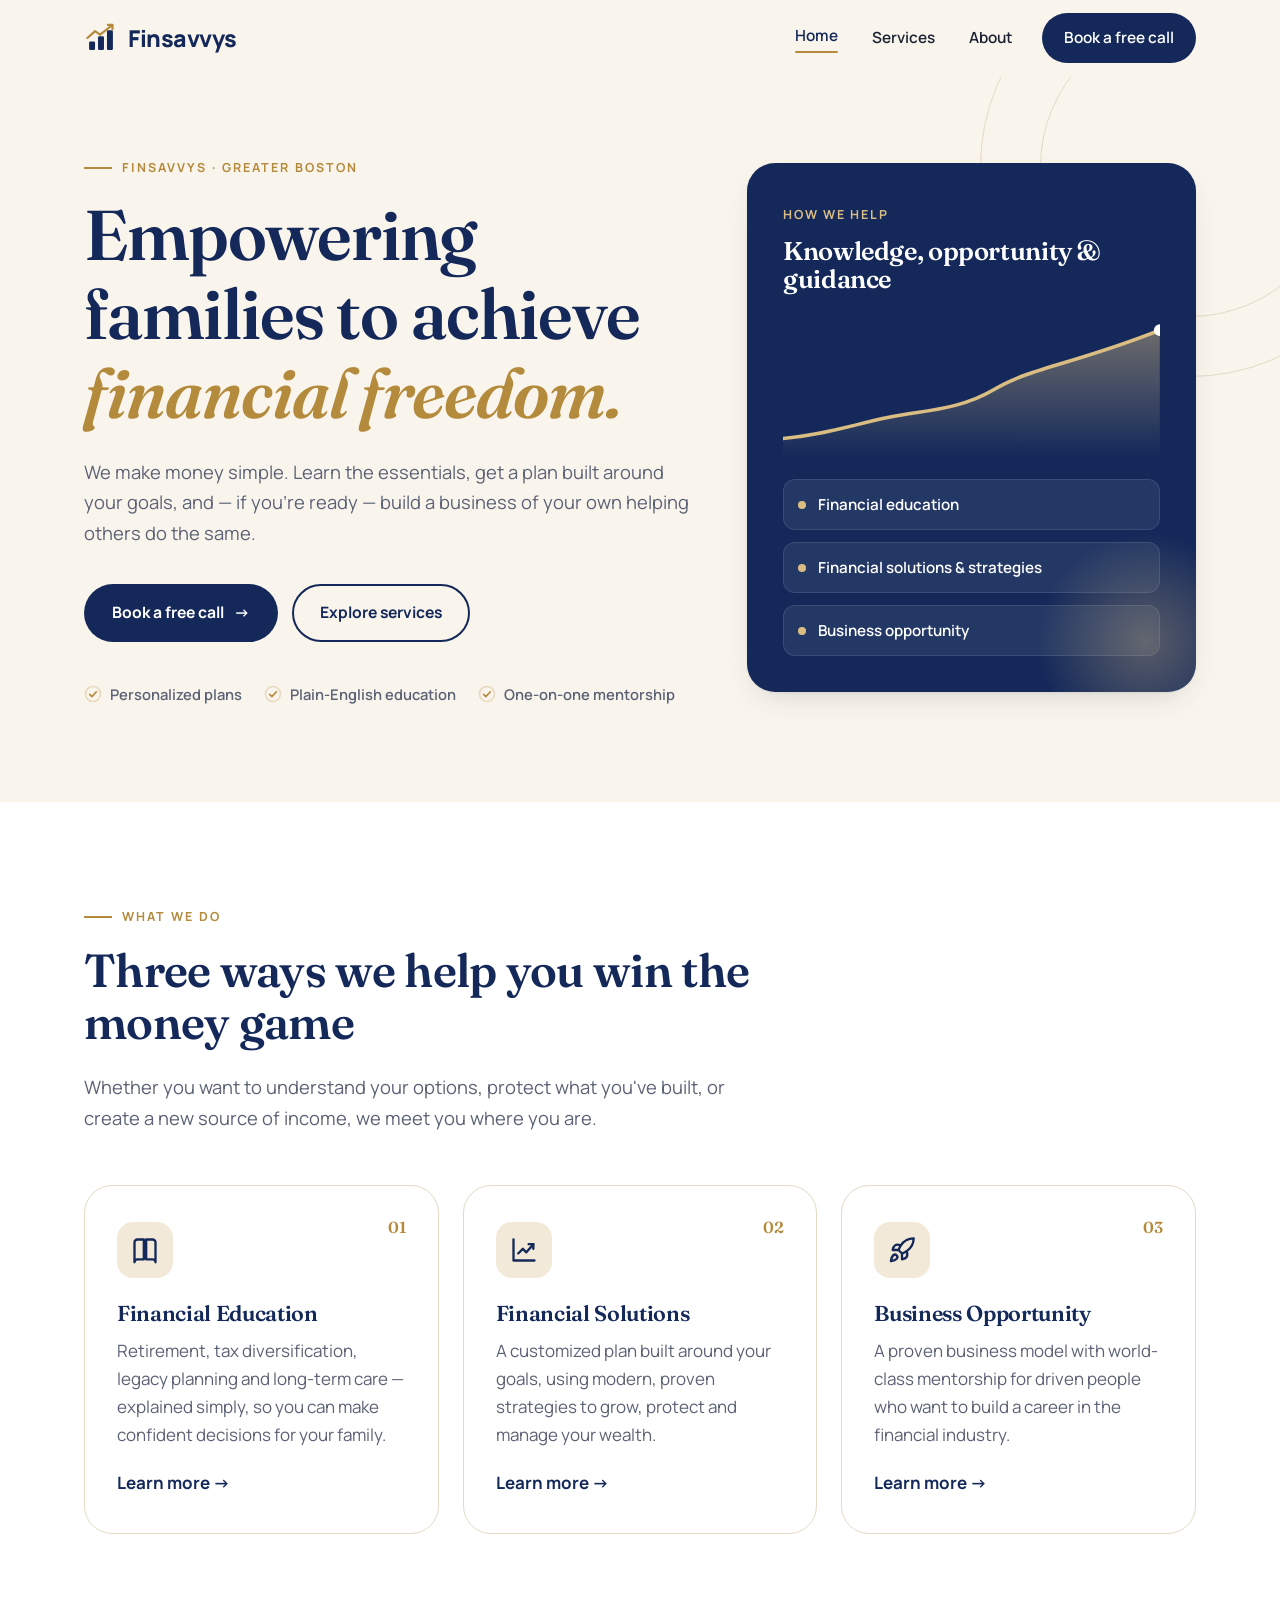
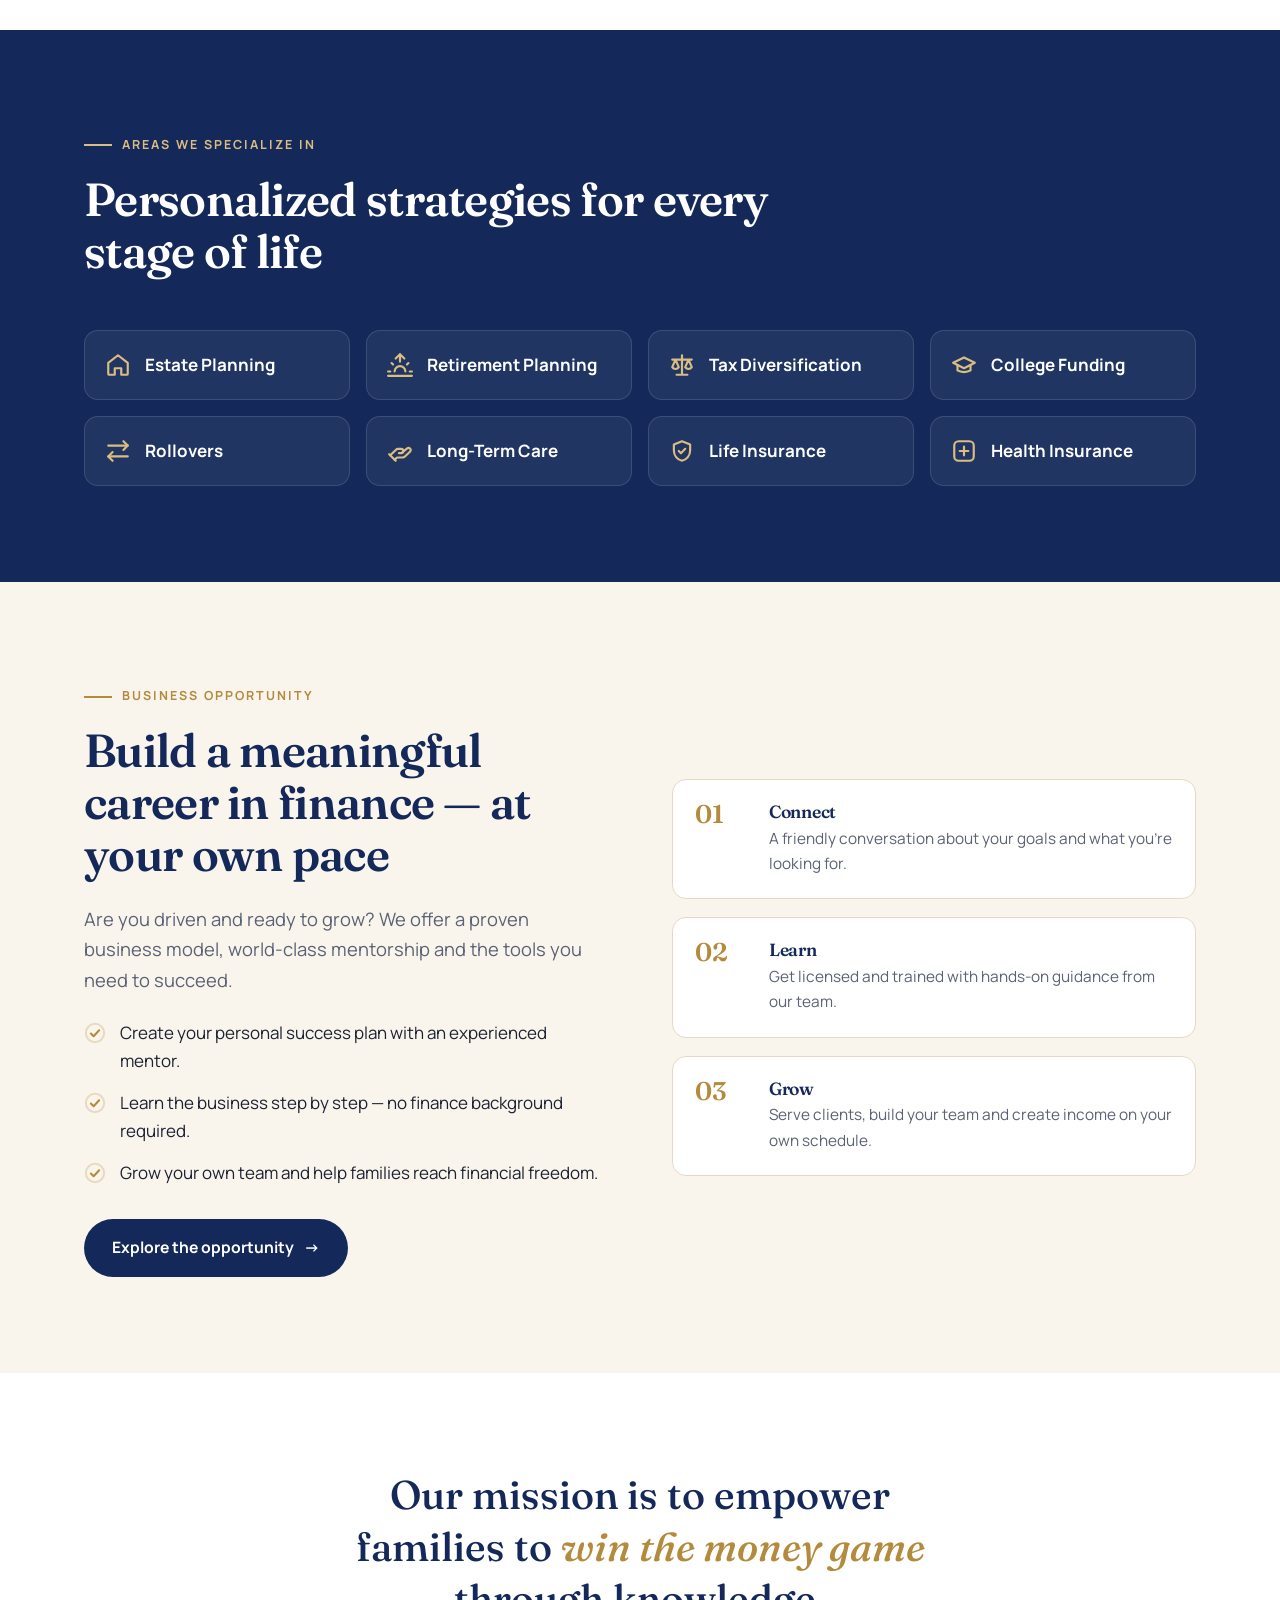
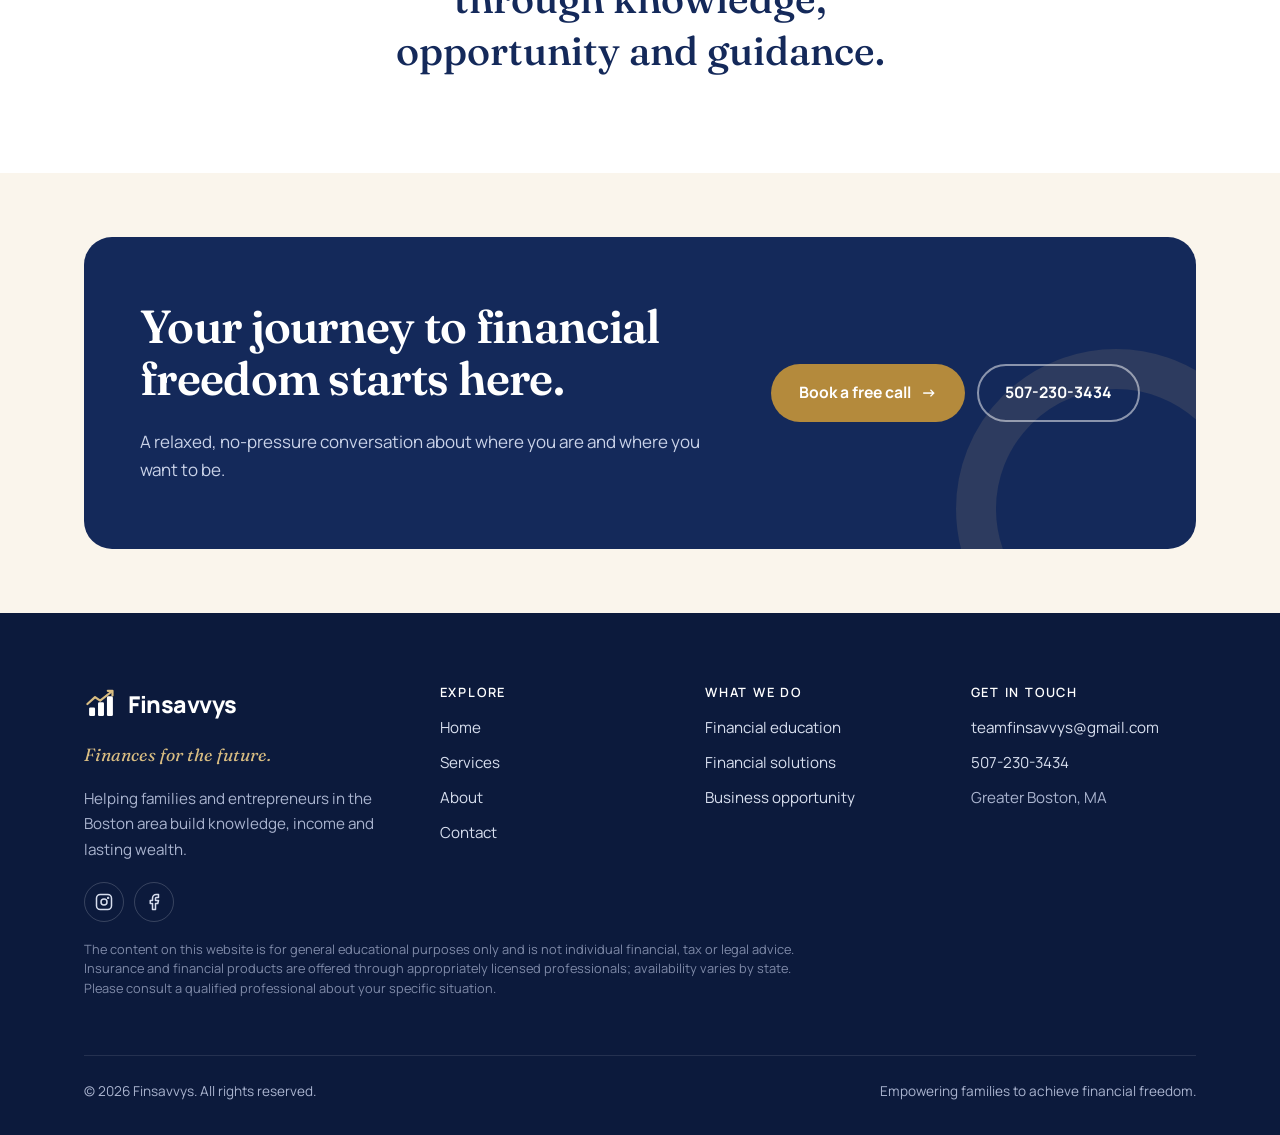
==== index.html @ d36380da "1st version" ====
<!doctype html>
<html lang="en">
<head>
<meta charset="utf-8">
<meta name="viewport" content="width=device-width, initial-scale=1">
<title>Finsavvys – Financial Education, Planning & Business Opportunity</title>
<meta name="description" content="Empowering families and entrepreneurs with financial education, retirement planning, tax diversification, estate planning and personalized wealth-building strategies.">
<link rel="canonical" href="https://www.finsavvys.com/">
<meta property="og:type" content="website">
<meta property="og:site_name" content="Finsavvys">
<meta property="og:title" content="Finsavvys – Financial Education, Planning & Business Opportunity">
<meta property="og:description" content="Empowering families and entrepreneurs with financial education, retirement planning, tax diversification, estate planning and personalized wealth-building strategies.">
<meta property="og:url" content="https://www.finsavvys.com/">
<meta property="og:image" content="https://www.finsavvys.com/assets/img/og-image.jpg">
<meta name="twitter:card" content="summary_large_image">
<meta name="theme-color" content="#14295a">
<link rel="icon" href="assets/img/favicon.svg" type="image/svg+xml">
<link rel="preconnect" href="https://fonts.googleapis.com">
<link rel="preconnect" href="https://fonts.gstatic.com" crossorigin>
<link href="https://fonts.googleapis.com/css2?family=Fraunces:ital,opsz,wght@0,9..144,400..700;1,9..144,400..600&family=Manrope:wght@400;500;600;700;800&display=swap" rel="stylesheet">
<link rel="stylesheet" href="assets/css/styles.css">
</head>
<body>
<a class="skip-link" href="#main">Skip to content</a>
<header class="site-header">
  <div class="container nav">
    <a class="brand" href="./" aria-label="Finsavvys home"><svg class="brand-mark" viewBox="0 0 40 40" aria-hidden="true"><rect x="6" y="24" width="7" height="10" rx="1.5" fill="#14295a"/><rect x="16.5" y="18" width="7" height="16" rx="1.5" fill="#14295a"/><rect x="27" y="11" width="7" height="23" rx="1.5" fill="#14295a"/><path d="M4 20 13 12l6 4 14-11" fill="none" stroke="#b48a3c" stroke-width="2.6" stroke-linecap="round" stroke-linejoin="round"/><path d="M28 4.5h5.5V10" fill="none" stroke="#b48a3c" stroke-width="2.6" stroke-linecap="round" stroke-linejoin="round"/></svg><span class="brand-name">Finsavvys</span></a>
    <button class="nav-toggle" aria-label="Open menu" aria-expanded="false" aria-controls="nav-links"><svg viewBox="0 0 24 24" fill="none" stroke="currentColor" stroke-width="2" stroke-linecap="round" aria-hidden="true"><path d="M4 7h16M4 12h16M4 17h16"/></svg></button>
    <ul class="nav-links" id="nav-links"><li><a href="./" aria-current="page">Home</a></li><li><a href="services/">Services</a></li><li><a href="about/">About</a></li><li><a class="btn btn-primary" href="contact/">Book a free call</a></li></ul>
  </div>
</header>
<main id="main">
<section class="hero">
  <div class="hero-deco"></div><div class="hero-deco two"></div>
  <div class="container hero-grid">
    <div class="reveal">
      <span class="eyebrow">Finsavvys &middot; Greater Boston</span>
      <h1>Empowering families to achieve <em class="accent">financial freedom.</em></h1>
      <p class="lede">We make money simple. Learn the essentials, get a plan built around your goals, and &mdash; if you're ready &mdash; build a business of your own helping others do the same.</p>
      <div class="hero-actions">
        <a class="btn btn-primary" href="contact/">Book a free call <span class="arrow">&rarr;</span></a>
        <a class="btn btn-ghost" href="services/">Explore services</a>
      </div>
      <div class="hero-trust">
        <span><svg viewBox="0 0 24 24" fill="none" stroke="currentColor" stroke-width="2.2" stroke-linecap="round" stroke-linejoin="round" aria-hidden="true"><circle cx="12" cy="12" r="10" opacity=".25"/><path d="m7.5 12.5 3 3 6-6.5"/></svg> Personalized plans</span>
        <span><svg viewBox="0 0 24 24" fill="none" stroke="currentColor" stroke-width="2.2" stroke-linecap="round" stroke-linejoin="round" aria-hidden="true"><circle cx="12" cy="12" r="10" opacity=".25"/><path d="m7.5 12.5 3 3 6-6.5"/></svg> Plain-English education</span>
        <span><svg viewBox="0 0 24 24" fill="none" stroke="currentColor" stroke-width="2.2" stroke-linecap="round" stroke-linejoin="round" aria-hidden="true"><circle cx="12" cy="12" r="10" opacity=".25"/><path d="m7.5 12.5 3 3 6-6.5"/></svg> One-on-one mentorship</span>
      </div>
    </div>
    <aside class="hero-card reveal" aria-label="Our three pillars">
      <span class="label">How we help</span>
      <h3>Knowledge, opportunity &amp; guidance</h3>
      <svg class="growth" viewBox="0 0 320 120" aria-hidden="true">
        <defs><linearGradient id="g" x1="0" y1="0" x2="0" y2="1"><stop offset="0" stop-color="#d9bd82" stop-opacity=".45"/><stop offset="1" stop-color="#d9bd82" stop-opacity="0"/></linearGradient></defs>
        <path d="M0 104 C40 100 60 92 90 86 S150 80 180 62 S250 40 320 12 L320 120 L0 120Z" fill="url(#g)"/>
        <path d="M0 104 C40 100 60 92 90 86 S150 80 180 62 S250 40 320 12" fill="none" stroke="#d9bd82" stroke-width="3" stroke-linecap="round"/>
        <circle cx="320" cy="12" r="5" fill="#fff"/>
      </svg>
      <ul class="pillars-mini">
        <li><span class="dot"></span>Financial education</li>
        <li><span class="dot"></span>Financial solutions &amp; strategies</li>
        <li><span class="dot"></span>Business opportunity</li>
      </ul>
    </aside>
  </div>
</section>

<section class="bg-white">
  <div class="container">
    <div class="section-head reveal">
      <span class="eyebrow">What we do</span>
      <h2>Three ways we help you win the money game</h2>
      <p class="lede">Whether you want to understand your options, protect what you've built, or create a new source of income, we meet you where you are.</p>
    </div>
    <div class="grid-3">
      <article class="card reveal">
        <span class="num">01</span>
        <div class="icon"><svg viewBox="0 0 24 24" fill="none" stroke="currentColor" stroke-width="2" stroke-linecap="round" stroke-linejoin="round" aria-hidden="true"><path d="M3 5.5A2.5 2.5 0 0 1 5.5 3H11v17H5.5A2.5 2.5 0 0 0 3 22.5v-17Z"/><path d="M21 5.5A2.5 2.5 0 0 0 18.5 3H13v17h5.5a2.5 2.5 0 0 1 2.5 2.5v-17Z"/></svg></div>
        <h3>Financial Education</h3>
        <p>Retirement, tax diversification, legacy planning and long-term care &mdash; explained simply, so you can make confident decisions for your family.</p>
        <a class="card-link" href="services/#education">Learn more &rarr;</a>
      </article>
      <article class="card reveal">
        <span class="num">02</span>
        <div class="icon"><svg viewBox="0 0 24 24" fill="none" stroke="currentColor" stroke-width="2" stroke-linecap="round" stroke-linejoin="round" aria-hidden="true"><path d="M3 3v18h18"/><path d="m7 15 4-4 3 3 6-7"/><path d="M16 7h4v4"/></svg></div>
        <h3>Financial Solutions</h3>
        <p>A customized plan built around your goals, using modern, proven strategies to grow, protect and manage your wealth.</p>
        <a class="card-link" href="services/#solutions">Learn more &rarr;</a>
      </article>
      <article class="card reveal">
        <span class="num">03</span>
        <div class="icon"><svg viewBox="0 0 24 24" fill="none" stroke="currentColor" stroke-width="2" stroke-linecap="round" stroke-linejoin="round" aria-hidden="true"><path d="M4.5 16.5c-1.5 1.3-2 5-2 5s3.7-.5 5-2c.7-.8.7-2.1-.1-2.9a2.2 2.2 0 0 0-2.9-.1Z"/><path d="m12 15-3-3a22 22 0 0 1 2-3.9A12.9 12.9 0 0 1 22 2c0 2.7-.8 7.5-6 11a22.4 22.4 0 0 1-4 2Z"/><path d="M9 12H4s.6-3 2-4c1.6-1.1 5 0 5 0"/><path d="M12 15v5s3-.6 4-2c1.1-1.6 0-5 0-5"/></svg></div>
        <h3>Business Opportunity</h3>
        <p>A proven business model with world-class mentorship for driven people who want to build a career in the financial industry.</p>
        <a class="card-link" href="services/#opportunity">Learn more &rarr;</a>
      </article>
    </div>
  </div>
</section>

<section class="bg-navy">
  <div class="container">
    <div class="section-head reveal">
      <span class="eyebrow">Areas we specialize in</span>
      <h2>Personalized strategies for every stage of life</h2>
    </div>
    <div class="spec-grid"><div class="spec reveal"><svg viewBox="0 0 24 24" fill="none" stroke="currentColor" stroke-width="2" stroke-linecap="round" stroke-linejoin="round" aria-hidden="true"><path d="m3 10 9-7 9 7v10a1 1 0 0 1-1 1h-5v-6h-6v6H4a1 1 0 0 1-1-1V10Z"/></svg><span>Estate Planning</span></div><div class="spec reveal"><svg viewBox="0 0 24 24" fill="none" stroke="currentColor" stroke-width="2" stroke-linecap="round" stroke-linejoin="round" aria-hidden="true"><path d="M17 18a5 5 0 0 0-10 0"/><path d="M12 2v7M4.2 10.2l1.4 1.4M1 18h2M21 18h2M18.4 11.6l1.4-1.4M23 22H1M8 6l4-4 4 4"/></svg><span>Retirement Planning</span></div><div class="spec reveal"><svg viewBox="0 0 24 24" fill="none" stroke="currentColor" stroke-width="2" stroke-linecap="round" stroke-linejoin="round" aria-hidden="true"><path d="M12 3v18M7 21h10M3 7h18M6 7l-3 7a3.5 3.5 0 0 0 6 0L6 7ZM18 7l-3 7a3.5 3.5 0 0 0 6 0l-3-7Z"/></svg><span>Tax Diversification</span></div><div class="spec reveal"><svg viewBox="0 0 24 24" fill="none" stroke="currentColor" stroke-width="2" stroke-linecap="round" stroke-linejoin="round" aria-hidden="true"><path d="M22 10 12 5 2 10l10 5 10-5Z"/><path d="M6 12v5c3 2 9 2 12 0v-5"/></svg><span>College Funding</span></div><div class="spec reveal"><svg viewBox="0 0 24 24" fill="none" stroke="currentColor" stroke-width="2" stroke-linecap="round" stroke-linejoin="round" aria-hidden="true"><path d="M17 3l4 4-4 4"/><path d="M3 7h18"/><path d="M7 21l-4-4 4-4"/><path d="M21 17H3"/></svg><span>Rollovers</span></div><div class="spec reveal"><svg viewBox="0 0 24 24" fill="none" stroke="currentColor" stroke-width="2" stroke-linecap="round" stroke-linejoin="round" aria-hidden="true"><path d="M11 14h2a2 2 0 0 0 0-4h-3c-.6 0-1.1.2-1.4.6L3 16"/><path d="m7 20 1.6-1.4c.3-.4.8-.6 1.4-.6h4c1.1 0 2.1-.4 2.8-1.2l4.6-4.4a2 2 0 0 0-2.8-2.8L14.4 13"/><path d="m2 15 6 6"/></svg><span>Long-Term Care</span></div><div class="spec reveal"><svg viewBox="0 0 24 24" fill="none" stroke="currentColor" stroke-width="2" stroke-linecap="round" stroke-linejoin="round" aria-hidden="true"><path d="M12 3 4.5 6v5.5c0 4.6 3.1 8.3 7.5 9.5 4.4-1.2 7.5-4.9 7.5-9.5V6L12 3Z"/><path d="m9 12 2 2 4-4"/></svg><span>Life Insurance</span></div><div class="spec reveal"><svg viewBox="0 0 24 24" fill="none" stroke="currentColor" stroke-width="2" stroke-linecap="round" stroke-linejoin="round" aria-hidden="true"><rect x="3" y="3" width="18" height="18" rx="4"/><path d="M12 8v8M8 12h8"/></svg><span>Health Insurance</span></div></div>
  </div>
</section>

<section>
  <div class="container split">
    <div class="reveal">
      <span class="eyebrow">Business opportunity</span>
      <h2>Build a meaningful career in finance &mdash; at your own pace</h2>
      <p class="lede">Are you driven and ready to grow? We offer a proven business model, world-class mentorship and the tools you need to succeed.</p>
      <ul class="checklist">
        <li><svg viewBox="0 0 24 24" fill="none" stroke="currentColor" stroke-width="2.2" stroke-linecap="round" stroke-linejoin="round" aria-hidden="true"><circle cx="12" cy="12" r="10" opacity=".25"/><path d="m7.5 12.5 3 3 6-6.5"/></svg><span>Create your personal success plan with an experienced mentor.</span></li>
        <li><svg viewBox="0 0 24 24" fill="none" stroke="currentColor" stroke-width="2.2" stroke-linecap="round" stroke-linejoin="round" aria-hidden="true"><circle cx="12" cy="12" r="10" opacity=".25"/><path d="m7.5 12.5 3 3 6-6.5"/></svg><span>Learn the business step by step &mdash; no finance background required.</span></li>
        <li><svg viewBox="0 0 24 24" fill="none" stroke="currentColor" stroke-width="2.2" stroke-linecap="round" stroke-linejoin="round" aria-hidden="true"><circle cx="12" cy="12" r="10" opacity=".25"/><path d="m7.5 12.5 3 3 6-6.5"/></svg><span>Grow your own team and help families reach financial freedom.</span></li>
      </ul>
      <a class="btn btn-primary" href="contact/?interest=opportunity">Explore the opportunity <span class="arrow">&rarr;</span></a>
    </div>
    <div class="steps reveal">
      <div class="step"><div><h3>Connect</h3><p>A friendly conversation about your goals and what you're looking for.</p></div></div>
      <div class="step"><div><h3>Learn</h3><p>Get licensed and trained with hands-on guidance from our team.</p></div></div>
      <div class="step"><div><h3>Grow</h3><p>Serve clients, build your team and create income on your own schedule.</p></div></div>
    </div>
  </div>
</section>

<section class="bg-white">
  <div class="container">
    <p class="mission reveal">Our mission is to empower families to <span class="accent">win the money game</span> through knowledge, opportunity and guidance.</p>
  </div>
</section>

<section class="section-tight">
  <div class="container">
    <div class="cta-band reveal">
      <div>
        <h2>Your journey to financial freedom starts here.</h2>
        <p>A relaxed, no-pressure conversation about where you are and where you want to be.</p>
      </div>
      <div class="cta-actions">
        <a class="btn btn-gold" href="contact/">Book a free call <span class="arrow">&rarr;</span></a>
        <a class="btn btn-light" href="tel:+15072303434">507-230-3434</a>
      </div>
    </div>
  </div>
</section>
</main>
<footer class="site-footer">
  <div class="container">
    <div class="footer-grid">
      <div>
        <a class="brand" href="./" aria-label="Finsavvys home"><svg class="brand-mark" viewBox="0 0 40 40" aria-hidden="true"><rect x="6" y="24" width="7" height="10" rx="1.5" fill="#ffffff"/><rect x="16.5" y="18" width="7" height="16" rx="1.5" fill="#ffffff"/><rect x="27" y="11" width="7" height="23" rx="1.5" fill="#ffffff"/><path d="M4 20 13 12l6 4 14-11" fill="none" stroke="#d9bd82" stroke-width="2.6" stroke-linecap="round" stroke-linejoin="round"/><path d="M28 4.5h5.5V10" fill="none" stroke="#d9bd82" stroke-width="2.6" stroke-linecap="round" stroke-linejoin="round"/></svg><span class="brand-name">Finsavvys</span></a>
        <p class="tagline">Finances for the future.</p>
        <p>Helping families and entrepreneurs in the Boston area build knowledge, income and lasting wealth.</p>
        <div class="socials">
          <a href="https://www.instagram.com/finsavvys/" target="_blank" rel="noopener" aria-label="Finsavvys on Instagram"><svg viewBox="0 0 24 24" fill="none" stroke="currentColor" stroke-width="2" stroke-linecap="round" stroke-linejoin="round" aria-hidden="true"><rect x="2" y="2" width="20" height="20" rx="5"/><circle cx="12" cy="12" r="4"/><circle cx="17.5" cy="6.5" r=".6" fill="currentColor"/></svg></a>
          <a href="https://www.facebook.com/FinsavvysBoston/" target="_blank" rel="noopener" aria-label="Finsavvys on Facebook"><svg viewBox="0 0 24 24" fill="none" stroke="currentColor" stroke-width="2" stroke-linecap="round" stroke-linejoin="round" aria-hidden="true"><path d="M18 2h-3a5 5 0 0 0-5 5v3H7v4h3v8h4v-8h3l1-4h-4V7a1 1 0 0 1 1-1h3V2Z"/></svg></a>
        </div>
      </div>
      <div>
        <h4>Explore</h4>
        <ul>
          <li><a href="./">Home</a></li>
          <li><a href="services/">Services</a></li>
          <li><a href="about/">About</a></li>
          <li><a href="contact/">Contact</a></li>
        </ul>
      </div>
      <div>
        <h4>What we do</h4>
        <ul>
          <li><a href="services/#education">Financial education</a></li>
          <li><a href="services/#solutions">Financial solutions</a></li>
          <li><a href="services/#opportunity">Business opportunity</a></li>
        </ul>
      </div>
      <div>
        <h4>Get in touch</h4>
        <ul>
          <li><a href="mailto:teamfinsavvys@gmail.com">teamfinsavvys@gmail.com</a></li>
          <li><a href="tel:+15072303434">507-230-3434</a></li>
          <li>Greater Boston, MA</li>
        </ul>
      </div>
    </div>
    <p class="disclaimer">The content on this website is for general educational purposes only and is not individual financial, tax or legal advice. Insurance and financial products are offered through appropriately licensed professionals; availability varies by state. Please consult a qualified professional about your specific situation.</p>
    <div class="footer-bottom">
      <span>&copy; <span id="year">2026</span> Finsavvys. All rights reserved.</span>
      <span>Empowering families to achieve financial freedom.</span>
    </div>
  </div>
</footer>
<script src="assets/js/main.js"></script>
</body>
</html>
---- assets/css/styles.css ----
/* ==========================================================
   Finsavvys — site styles
   Palette pulled from the Finsavvys logo: navy, gold, cream.
   ========================================================== */
:root {
  --navy: #14295a;
  --navy-deep: #0c1a3c;
  --navy-soft: #2a4380;
  --gold: #b48a3c;
  --gold-soft: #d9bd82;
  --cream: #faf5ec;
  --cream-deep: #f2e9d8;
  --ink: #1c2233;
  --muted: #5b6275;
  --line: #e4d9c4;
  --white: #ffffff;
  --radius: 14px;
  --radius-lg: 28px;
  --shadow: 0 1px 2px rgba(12, 26, 60, .06), 0 12px 32px -12px rgba(12, 26, 60, .18);
  --max: 1160px;
  --serif: "Fraunces", Georgia, "Times New Roman", serif;
  --sans: "Manrope", system-ui, -apple-system, "Segoe UI", sans-serif;
}

*, *::before, *::after { box-sizing: border-box; }
html { scroll-behavior: smooth; -webkit-text-size-adjust: 100%; }
body {
  margin: 0;
  font-family: var(--sans);
  font-size: 17px;
  line-height: 1.65;
  color: var(--ink);
  background: var(--cream);
  -webkit-font-smoothing: antialiased;
}
img, svg { display: block; max-width: 100%; }
a { color: var(--navy); }
a:hover { color: var(--gold); }
h1, h2, h3, h4 {
  font-family: var(--serif);
  font-weight: 600;
  color: var(--navy);
  line-height: 1.12;
  letter-spacing: -0.015em;
  margin: 0 0 .5em;
}
h1 { font-size: clamp(2.4rem, 5.6vw, 4.4rem); }
h2 { font-size: clamp(1.9rem, 3.8vw, 2.9rem); }
h3 { font-size: 1.35rem; }
p { margin: 0 0 1em; }
em.accent { font-style: italic; color: var(--gold); }

.container { width: 100%; max-width: var(--max); margin: 0 auto; padding: 0 24px; }
.skip-link {
  position: absolute; left: -999px; top: 8px; z-index: 100;
  background: var(--navy); color: #fff; padding: 8px 14px; border-radius: 8px;
}
.skip-link:focus { left: 8px; }

.eyebrow {
  display: inline-flex; align-items: center; gap: 10px;
  font-size: .78rem; font-weight: 700; letter-spacing: .16em; text-transform: uppercase;
  color: var(--gold); margin-bottom: 18px;
}
.eyebrow::before { content: ""; width: 28px; height: 2px; background: currentColor; }
.lede { font-size: 1.15rem; color: var(--muted); max-width: 60ch; }

/* ---------- Buttons ---------- */
.btn {
  display: inline-flex; align-items: center; gap: 10px;
  padding: 14px 26px; border-radius: 999px;
  font-family: var(--sans); font-weight: 700; font-size: .98rem;
  text-decoration: none; border: 2px solid transparent; cursor: pointer;
  transition: transform .15s ease, background .2s ease, color .2s ease, border-color .2s ease;
}
.btn:hover { transform: translateY(-1px); }
.btn-primary { background: var(--navy); color: #fff; }
.btn-primary:hover { background: var(--navy-deep); color: #fff; }
.btn-gold { background: var(--gold); color: #fff; }
.btn-gold:hover { background: #9c7630; color: #fff; }
.btn-ghost { border-color: var(--navy); color: var(--navy); background: transparent; }
.btn-ghost:hover { background: var(--navy); color: #fff; }
.btn-light { border-color: rgba(255,255,255,.5); color: #fff; }
.btn-light:hover { background: #fff; color: var(--navy); }
.btn .arrow { transition: transform .2s ease; }
.btn:hover .arrow { transform: translateX(3px); }

/* ---------- Header ---------- */
.site-header {
  position: sticky; top: 0; z-index: 50;
  background: rgba(250, 245, 236, .88);
  backdrop-filter: saturate(1.4) blur(10px);
  -webkit-backdrop-filter: saturate(1.4) blur(10px);
  border-bottom: 1px solid transparent;
  transition: border-color .2s ease;
}
.site-header.scrolled { border-bottom-color: var(--line); }
.nav { display: flex; align-items: center; justify-content: space-between; height: 76px; }
.brand { display: inline-flex; align-items: center; gap: 10px; text-decoration: none; }
.brand-mark { width: 34px; height: 34px; }
.brand-name { font-family: var(--sans); font-weight: 800; font-size: 1.45rem; color: var(--navy); letter-spacing: -0.02em; }
.nav-links { display: flex; align-items: center; gap: 6px; list-style: none; margin: 0; padding: 0; }
.nav-links a {
  display: block; padding: 8px 14px; border-radius: 999px;
  text-decoration: none; font-weight: 600; font-size: .96rem; color: var(--ink);
}
.nav-links a:hover { color: var(--navy); background: var(--cream-deep); }
.nav-links a[aria-current="page"] { color: var(--navy); }
.nav-links a[aria-current="page"]::after {
  content: ""; display: block; height: 2px; background: var(--gold); margin-top: 2px; border-radius: 2px;
}
.nav-links .btn { margin-left: 10px; padding: 10px 20px; color: #fff; }
.nav-links .btn:hover { background: var(--navy-deep); }
.nav-toggle {
  display: none; background: none; border: 0; padding: 10px; cursor: pointer; color: var(--navy);
}
.nav-toggle svg { width: 26px; height: 26px; }

@media (max-width: 820px) {
  .nav-toggle { display: block; }
  .nav-links {
    position: absolute; top: 76px; left: 0; right: 0;
    flex-direction: column; align-items: stretch; gap: 0;
    background: var(--cream); border-bottom: 1px solid var(--line);
    padding: 8px 24px 20px;
    display: none;
  }
  .nav-links.open { display: flex; }
  .nav-links a { padding: 14px 4px; border-radius: 0; border-bottom: 1px solid var(--line); }
  .nav-links a[aria-current="page"]::after { display: none; }
  .nav-links .btn { margin: 14px 0 0; justify-content: center; border-bottom: 0; padding: 14px; border-radius: 999px; }
}

/* ---------- Sections ---------- */
section { padding: 96px 0; }
.section-tight { padding: 64px 0; }
.section-head { max-width: 720px; margin-bottom: 52px; }
.section-head.center { text-align: center; margin-left: auto; margin-right: auto; }
.section-head.center .eyebrow { justify-content: center; }
.section-head.center .lede { margin-left: auto; margin-right: auto; }
.bg-white { background: var(--white); }
.bg-navy { background: var(--navy); color: #d7deee; }
.bg-navy h2, .bg-navy h3 { color: #fff; }
.bg-navy .eyebrow { color: var(--gold-soft); }
.bg-navy .lede { color: #b9c3dc; }

/* ---------- Hero ---------- */
.hero { padding: 72px 0 96px; position: relative; overflow: hidden; }
.hero-grid { display: grid; grid-template-columns: 1.15fr .85fr; gap: 56px; align-items: center; }
.hero h1 { margin-bottom: 24px; }
.hero .lede { margin-bottom: 36px; }
.hero-actions { display: flex; flex-wrap: wrap; gap: 14px; }
.hero-trust { display: flex; flex-wrap: wrap; gap: 22px; margin-top: 40px; color: var(--muted); font-size: .92rem; font-weight: 600; }
.hero-trust span { display: inline-flex; align-items: center; gap: 8px; }
.hero-trust svg { width: 18px; height: 18px; color: var(--gold); }

.hero-card {
  position: relative; background: var(--navy); color: #fff;
  border-radius: var(--radius-lg); padding: 36px; box-shadow: var(--shadow);
  overflow: hidden;
}
.hero-card::before {
  content: ""; position: absolute; inset: auto -60px -60px auto; width: 220px; height: 220px;
  border-radius: 50%; background: radial-gradient(circle, rgba(217,189,130,.35), transparent 70%);
}
.hero-card .label { font-size: .78rem; letter-spacing: .14em; text-transform: uppercase; color: var(--gold-soft); font-weight: 700; }
.hero-card h3 { color: #fff; font-size: 1.6rem; margin: 10px 0 22px; }
.growth { width: 100%; height: auto; margin: 6px 0 22px; }
.pillars-mini { list-style: none; margin: 0; padding: 0; display: grid; gap: 12px; }
.pillars-mini li {
  display: flex; align-items: center; gap: 12px;
  background: rgba(255,255,255,.07); border: 1px solid rgba(255,255,255,.1);
  padding: 12px 14px; border-radius: 12px; font-weight: 600; font-size: .95rem;
}
.pillars-mini .dot { width: 8px; height: 8px; border-radius: 50%; background: var(--gold-soft); flex: none; }

.hero-deco {
  position: absolute; right: -120px; top: -120px; width: 420px; height: 420px; border-radius: 50%;
  border: 1px solid var(--line); pointer-events: none;
}
.hero-deco.two { right: -60px; top: -60px; width: 300px; height: 300px; }

@media (max-width: 920px) {
  .hero-grid { grid-template-columns: 1fr; }
  .hero { padding-top: 48px; }
}

/* ---------- Pillar cards ---------- */
.grid-3 { display: grid; grid-template-columns: repeat(3, 1fr); gap: 24px; }
@media (max-width: 920px) { .grid-3 { grid-template-columns: 1fr; } }
.card {
  background: var(--white); border: 1px solid var(--line); border-radius: var(--radius-lg);
  padding: 36px 32px; position: relative; transition: transform .2s ease, box-shadow .2s ease;
}
.card:hover { transform: translateY(-4px); box-shadow: var(--shadow); }
.card .icon {
  width: 56px; height: 56px; border-radius: 16px; display: grid; place-items: center;
  background: var(--cream-deep); color: var(--navy); margin-bottom: 24px;
}
.card .icon svg { width: 28px; height: 28px; }
.card .num { position: absolute; top: 28px; right: 32px; font-family: var(--serif); font-size: 1rem; color: var(--gold); font-weight: 600; }
.card p { color: var(--muted); margin-bottom: 0; }
.card .card-link { display: inline-flex; margin-top: 20px; font-weight: 700; text-decoration: none; gap: 6px; }

/* ---------- Specializations ---------- */
.spec-grid { display: grid; grid-template-columns: repeat(4, 1fr); gap: 16px; }
@media (max-width: 920px) { .spec-grid { grid-template-columns: repeat(2, 1fr); } }
@media (max-width: 480px) { .spec-grid { grid-template-columns: 1fr; } }
.spec {
  display: flex; align-items: center; gap: 14px;
  background: rgba(255,255,255,.06); border: 1px solid rgba(255,255,255,.12);
  border-radius: var(--radius); padding: 20px; color: #fff; font-weight: 700;
}
.spec svg { width: 26px; height: 26px; color: var(--gold-soft); flex: none; }
.bg-white .spec, .bg-cream .spec { background: var(--cream); border-color: var(--line); color: var(--navy); }
.bg-white .spec svg { color: var(--gold); }

/* ---------- Split / feature ---------- */
.split { display: grid; grid-template-columns: 1fr 1fr; gap: 64px; align-items: center; }
@media (max-width: 920px) { .split { grid-template-columns: 1fr; gap: 40px; } }
.checklist { list-style: none; padding: 0; margin: 24px 0 32px; display: grid; gap: 14px; }
.checklist li { display: flex; gap: 14px; align-items: flex-start; }
.checklist svg { width: 22px; height: 22px; color: var(--gold); flex: none; margin-top: 3px; }

.steps { display: grid; gap: 18px; counter-reset: step; }
.step {
  display: grid; grid-template-columns: 56px 1fr; gap: 18px; align-items: start;
  background: var(--white); border: 1px solid var(--line); border-radius: var(--radius); padding: 22px;
}
.step::before {
  counter-increment: step; content: counter(step, decimal-leading-zero);
  font-family: var(--serif); font-size: 1.6rem; color: var(--gold); font-weight: 600; line-height: 1;
}
.step h3 { font-size: 1.1rem; margin-bottom: 4px; }
.step p { color: var(--muted); margin: 0; font-size: .96rem; }

/* ---------- Quote band ---------- */
.mission {
  font-family: var(--serif); font-size: clamp(1.6rem, 3.4vw, 2.5rem); line-height: 1.3;
  color: var(--navy); max-width: 22ch; margin: 0 auto; text-align: center; font-weight: 500;
}
.mission .accent { color: var(--gold); font-style: italic; }

/* ---------- CTA band ---------- */
.cta-band {
  background: var(--navy); border-radius: var(--radius-lg); padding: 64px 56px; color: #c9d2e8;
  display: grid; grid-template-columns: 1.4fr 1fr; gap: 40px; align-items: center; position: relative; overflow: hidden;
}
.cta-band::after {
  content: ""; position: absolute; right: -80px; bottom: -120px; width: 320px; height: 320px; border-radius: 50%;
  border: 40px solid rgba(217,189,130,.12);
}
.cta-band h2 { color: #fff; }
.cta-band p { margin: 0; }
.cta-actions { display: flex; flex-wrap: wrap; gap: 12px; justify-content: flex-end; position: relative; z-index: 1; }
@media (max-width: 820px) {
  .cta-band { grid-template-columns: 1fr; padding: 44px 28px; }
  .cta-actions { justify-content: flex-start; }
}

/* ---------- Page hero (inner pages) ---------- */
.page-hero { padding: 72px 0 56px; }
.page-hero h1 { max-width: 16ch; }

/* ---------- About ---------- */
.founder { display: grid; grid-template-columns: 380px 1fr; gap: 64px; align-items: start; }
@media (max-width: 920px) { .founder { grid-template-columns: 1fr; gap: 36px; } }
.portrait {
  aspect-ratio: 4 / 5; border-radius: var(--radius-lg); overflow: hidden; position: relative;
  background: linear-gradient(160deg, var(--navy-soft), var(--navy-deep));
  display: grid; place-items: center; box-shadow: var(--shadow);
}
.portrait img { width: 100%; height: 100%; object-fit: cover; }
.portrait .monogram { font-family: var(--serif); font-size: 6rem; color: var(--gold-soft); font-weight: 500; }
.portrait-caption { margin-top: 16px; }
.portrait-caption strong { display: block; font-family: var(--serif); font-size: 1.3rem; color: var(--navy); }
.portrait-caption span { color: var(--muted); font-size: .95rem; }
.tags { display: flex; flex-wrap: wrap; gap: 10px; margin-top: 16px; }
.tag { background: var(--cream-deep); color: var(--navy); border-radius: 999px; padding: 6px 14px; font-size: .88rem; font-weight: 600; }

/* ---------- Contact ---------- */
.contact-grid { display: grid; grid-template-columns: .9fr 1.1fr; gap: 56px; align-items: start; }
@media (max-width: 920px) { .contact-grid { grid-template-columns: 1fr; } }
.contact-list { list-style: none; padding: 0; margin: 28px 0; display: grid; gap: 14px; }
.contact-list a {
  display: flex; align-items: center; gap: 16px; text-decoration: none;
  background: var(--white); border: 1px solid var(--line); border-radius: var(--radius); padding: 18px 20px;
  color: var(--ink); transition: border-color .2s ease;
}
.contact-list a:hover { border-color: var(--gold); color: var(--ink); }
.contact-list .icon { width: 44px; height: 44px; border-radius: 12px; background: var(--cream-deep); color: var(--navy); display: grid; place-items: center; flex: none; }
.contact-list .icon svg { width: 22px; height: 22px; }
.contact-list small { display: block; color: var(--muted); font-size: .8rem; font-weight: 700; letter-spacing: .08em; text-transform: uppercase; }
.contact-list strong { font-weight: 700; word-break: break-word; }

.form-card { background: var(--white); border: 1px solid var(--line); border-radius: var(--radius-lg); padding: 40px; box-shadow: var(--shadow); }
@media (max-width: 520px) { .form-card { padding: 26px 20px; } }
.form-row { display: grid; grid-template-columns: 1fr 1fr; gap: 16px; }
@media (max-width: 520px) { .form-row { grid-template-columns: 1fr; } }
.field { display: grid; gap: 6px; margin-bottom: 18px; }
.field label { font-weight: 700; font-size: .9rem; color: var(--navy); }
.field input, .field select, .field textarea {
  font: inherit; font-size: 1rem; color: var(--ink);
  background: var(--cream); border: 1px solid var(--line); border-radius: 12px; padding: 13px 14px; width: 100%;
  transition: border-color .2s ease, box-shadow .2s ease;
}
.field textarea { min-height: 130px; resize: vertical; }
.field input:focus, .field select:focus, .field textarea:focus {
  outline: none; border-color: var(--navy); box-shadow: 0 0 0 3px rgba(20,41,90,.12);
}
.chips { display: flex; flex-wrap: wrap; gap: 8px; }
.chip { position: relative; }
.chip input { position: absolute; left: 0; top: 0; width: 1px; height: 1px; opacity: 0; pointer-events: none; }
.chip span {
  display: inline-block; padding: 8px 14px; border-radius: 999px; border: 1px solid var(--line);
  background: var(--cream); font-size: .9rem; font-weight: 600; cursor: pointer; user-select: none;
}
.chip input:checked + span { background: var(--navy); color: #fff; border-color: var(--navy); }
.chip input:focus-visible + span { box-shadow: 0 0 0 3px rgba(20,41,90,.2); }
.form-note { font-size: .85rem; color: var(--muted); margin-top: 14px; }
.hp { position: absolute; left: -9999px; }

/* ---------- Footer ---------- */
.site-footer { background: var(--navy-deep); color: #aab4cf; padding: 72px 0 32px; font-size: .95rem; }
.footer-grid { display: grid; grid-template-columns: 1.4fr 1fr 1fr 1fr; gap: 40px; }
@media (max-width: 820px) { .footer-grid { grid-template-columns: 1fr 1fr; } }
@media (max-width: 480px) { .footer-grid { grid-template-columns: 1fr; } }
.site-footer .brand-name { color: #fff; }
.site-footer h4 { font-family: var(--sans); color: #fff; font-size: .8rem; letter-spacing: .14em; text-transform: uppercase; margin-bottom: 16px; }
.site-footer ul { list-style: none; margin: 0; padding: 0; display: grid; gap: 10px; }
.site-footer a { color: #d7deee; text-decoration: none; }
.site-footer a:hover { color: var(--gold-soft); }
.tagline { font-family: var(--serif); font-style: italic; color: var(--gold-soft); margin-top: 12px; font-size: 1.1rem; }
.socials { display: flex; gap: 10px; margin-top: 20px; }
.socials a { width: 40px; height: 40px; border-radius: 50%; display: grid; place-items: center; border: 1px solid rgba(255,255,255,.18); }
.socials a:hover { border-color: var(--gold-soft); }
.socials svg { width: 18px; height: 18px; }
.footer-bottom {
  border-top: 1px solid rgba(255,255,255,.1); margin-top: 56px; padding-top: 24px;
  display: flex; flex-wrap: wrap; justify-content: space-between; gap: 16px; font-size: .85rem;
}
.disclaimer { font-size: .8rem; color: #7f8aa8; margin-top: 18px; max-width: 90ch; line-height: 1.55; }

/* ---------- Reveal on scroll ---------- */
.reveal { opacity: 0; transform: translateY(18px); transition: opacity .7s ease, transform .7s ease; }
.reveal.in { opacity: 1; transform: none; }
@media (prefers-reduced-motion: reduce) {
  .reveal { opacity: 1; transform: none; transition: none; }
  html { scroll-behavior: auto; }
}
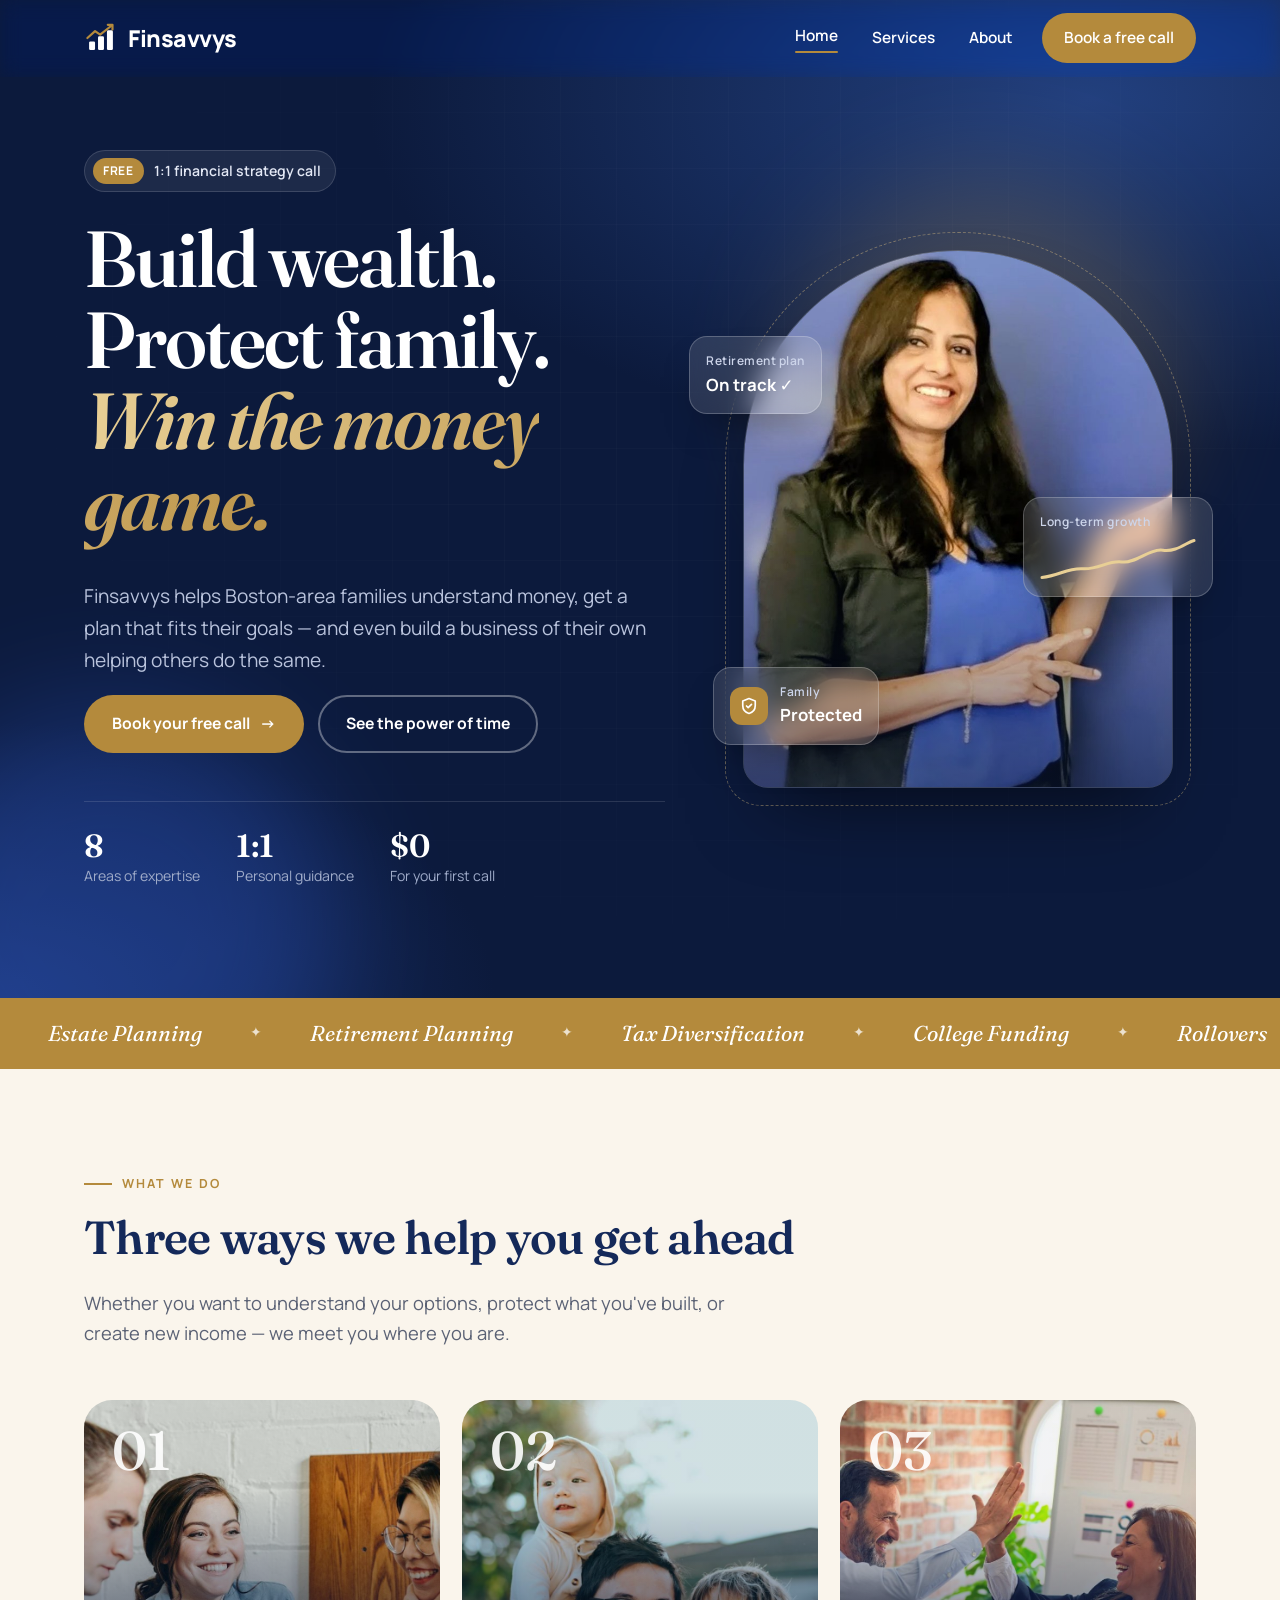
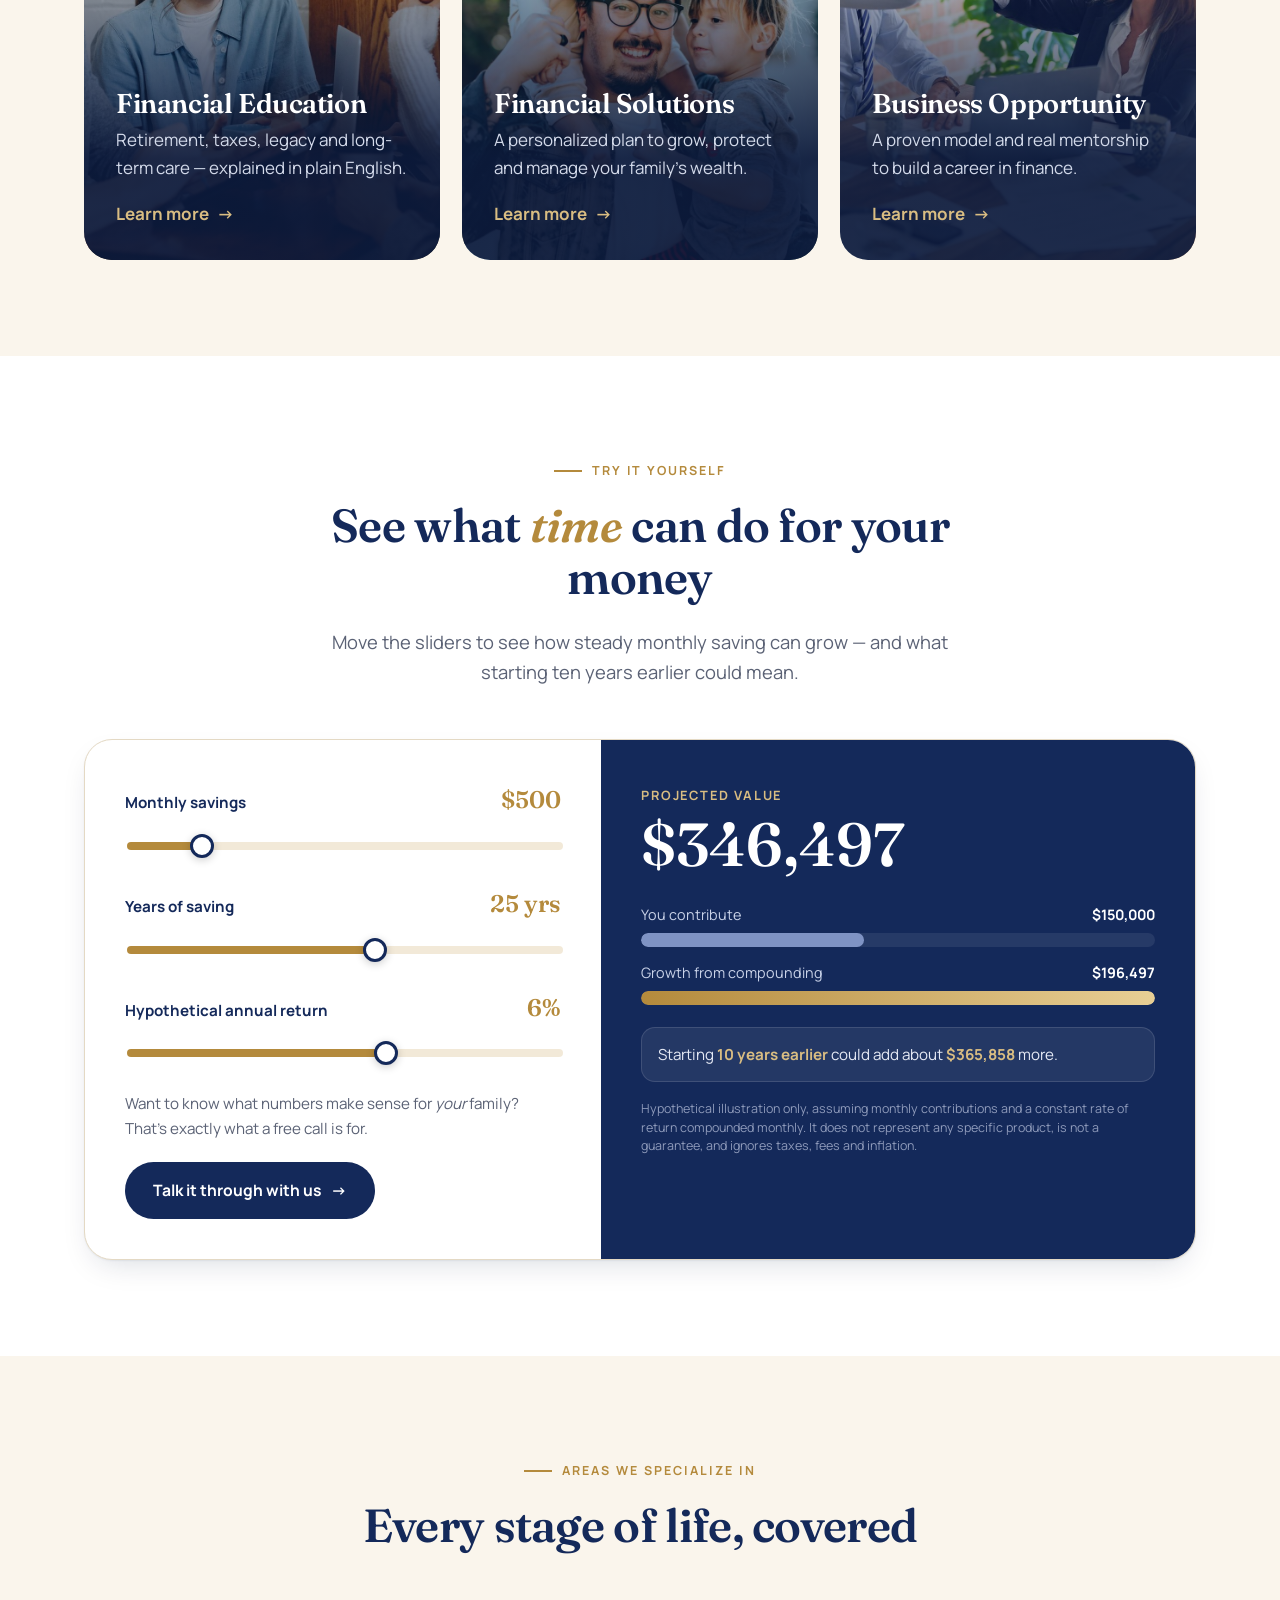
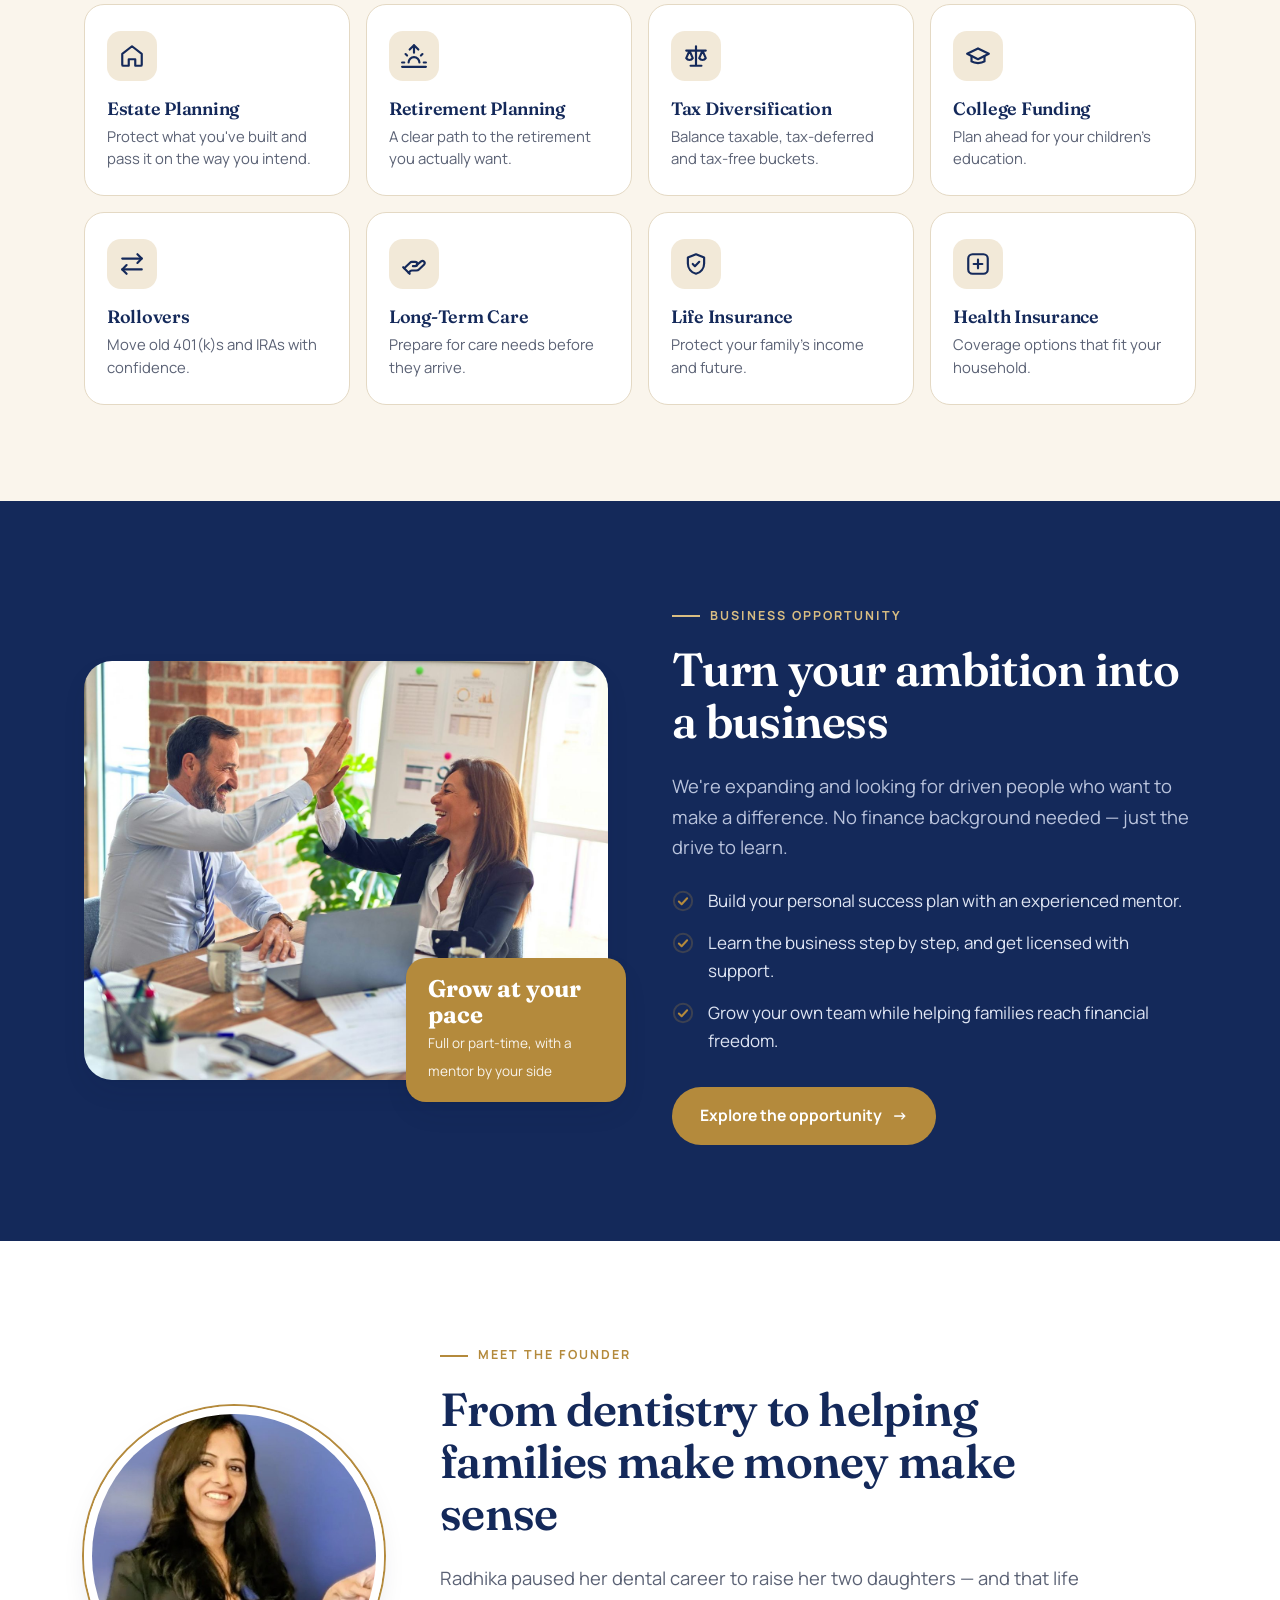
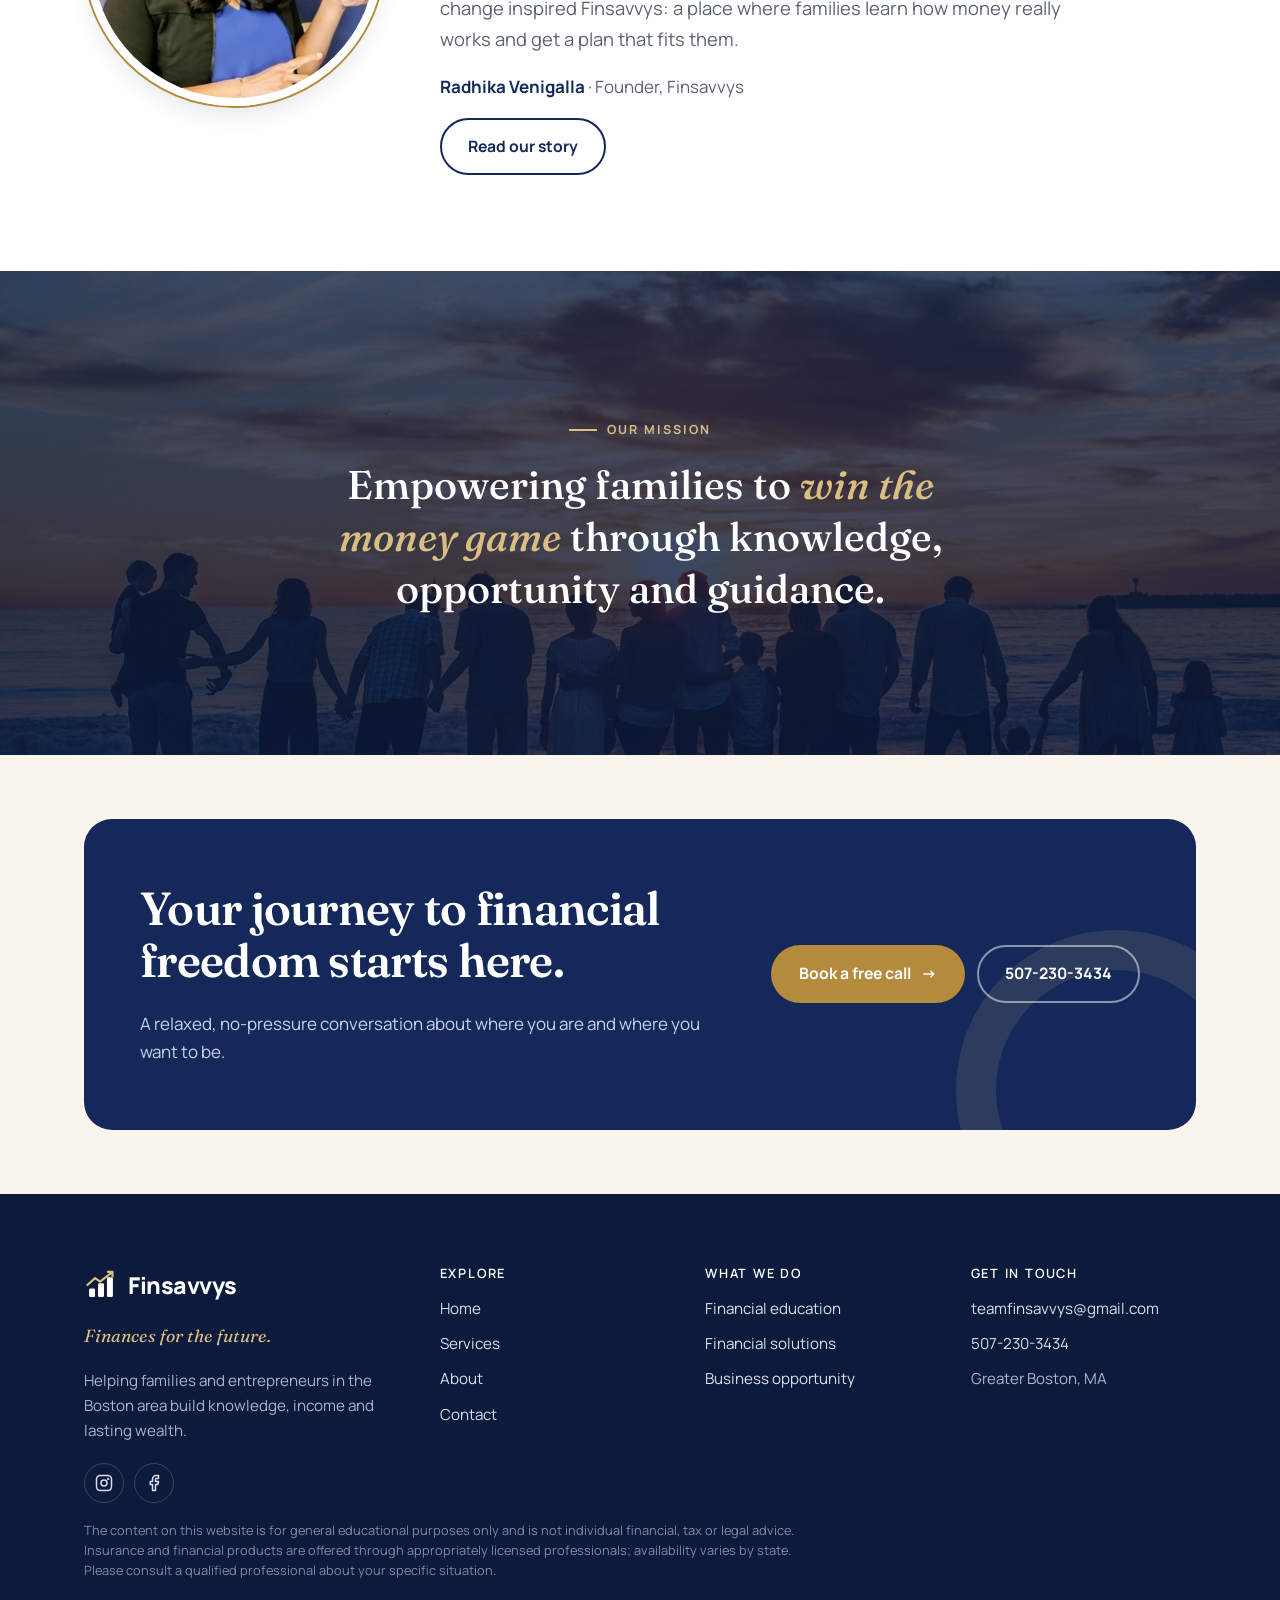
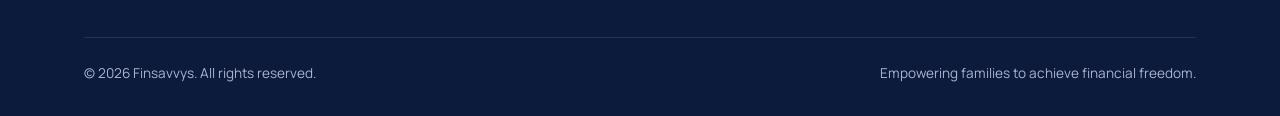
==== commit b99f13c9: "v3" ====
--- a/index.html
+++ b/index.html
@@ -22,7 +22,7 @@
 </head>
 <body>
 <a class="skip-link" href="#main">Skip to content</a>
-<header class="site-header">
+<header class="site-header on-dark">
   <div class="container nav">
     <a class="brand" href="./" aria-label="Finsavvys home"><svg class="brand-mark" viewBox="0 0 40 40" aria-hidden="true"><rect x="6" y="24" width="7" height="10" rx="1.5" fill="#14295a"/><rect x="16.5" y="18" width="7" height="16" rx="1.5" fill="#14295a"/><rect x="27" y="11" width="7" height="23" rx="1.5" fill="#14295a"/><path d="M4 20 13 12l6 4 14-11" fill="none" stroke="#b48a3c" stroke-width="2.6" stroke-linecap="round" stroke-linejoin="round"/><path d="M28 4.5h5.5V10" fill="none" stroke="#b48a3c" stroke-width="2.6" stroke-linecap="round" stroke-linejoin="round"/></svg><span class="brand-name">Finsavvys</span></a>
     <button class="nav-toggle" aria-label="Open menu" aria-expanded="false" aria-controls="nav-links"><svg viewBox="0 0 24 24" fill="none" stroke="currentColor" stroke-width="2" stroke-linecap="round" aria-hidden="true"><path d="M4 7h16M4 12h16M4 17h16"/></svg></button>
@@ -30,108 +30,129 @@
   </div>
 </header>
 <main id="main">
-<section class="hero">
-  <div class="hero-deco"></div><div class="hero-deco two"></div>
+<section class="hero-x">
+  <div class="orb gold"></div><div class="orb blue"></div>
   <div class="container hero-grid">
     <div class="reveal">
-      <span class="eyebrow">Finsavvys &middot; Greater Boston</span>
-      <h1>Empowering families to achieve <em class="accent">financial freedom.</em></h1>
-      <p class="lede">We make money simple. Learn the essentials, get a plan built around your goals, and &mdash; if you're ready &mdash; build a business of your own helping others do the same.</p>
+      <span class="pill"><b>FREE</b> 1:1 financial strategy call</span>
+      <h1>Build wealth.<br>Protect family.<br><em>Win the money game.</em></h1>
+      <p class="lede">Finsavvys helps Boston-area families understand money, get a plan that fits their goals &mdash; and even build a business of their own helping others do the same.</p>
       <div class="hero-actions">
-        <a class="btn btn-primary" href="contact/">Book a free call <span class="arrow">&rarr;</span></a>
-        <a class="btn btn-ghost" href="services/">Explore services</a>
-      </div>
-      <div class="hero-trust">
-        <span><svg viewBox="0 0 24 24" fill="none" stroke="currentColor" stroke-width="2.2" stroke-linecap="round" stroke-linejoin="round" aria-hidden="true"><circle cx="12" cy="12" r="10" opacity=".25"/><path d="m7.5 12.5 3 3 6-6.5"/></svg> Personalized plans</span>
-        <span><svg viewBox="0 0 24 24" fill="none" stroke="currentColor" stroke-width="2.2" stroke-linecap="round" stroke-linejoin="round" aria-hidden="true"><circle cx="12" cy="12" r="10" opacity=".25"/><path d="m7.5 12.5 3 3 6-6.5"/></svg> Plain-English education</span>
-        <span><svg viewBox="0 0 24 24" fill="none" stroke="currentColor" stroke-width="2.2" stroke-linecap="round" stroke-linejoin="round" aria-hidden="true"><circle cx="12" cy="12" r="10" opacity=".25"/><path d="m7.5 12.5 3 3 6-6.5"/></svg> One-on-one mentorship</span>
-      </div>
-    </div>
-    <aside class="hero-card reveal" aria-label="Our three pillars">
-      <span class="label">How we help</span>
-      <h3>Knowledge, opportunity &amp; guidance</h3>
-      <svg class="growth" viewBox="0 0 320 120" aria-hidden="true">
-        <defs><linearGradient id="g" x1="0" y1="0" x2="0" y2="1"><stop offset="0" stop-color="#d9bd82" stop-opacity=".45"/><stop offset="1" stop-color="#d9bd82" stop-opacity="0"/></linearGradient></defs>
-        <path d="M0 104 C40 100 60 92 90 86 S150 80 180 62 S250 40 320 12 L320 120 L0 120Z" fill="url(#g)"/>
-        <path d="M0 104 C40 100 60 92 90 86 S150 80 180 62 S250 40 320 12" fill="none" stroke="#d9bd82" stroke-width="3" stroke-linecap="round"/>
-        <circle cx="320" cy="12" r="5" fill="#fff"/>
-      </svg>
-      <ul class="pillars-mini">
-        <li><span class="dot"></span>Financial education</li>
-        <li><span class="dot"></span>Financial solutions &amp; strategies</li>
-        <li><span class="dot"></span>Business opportunity</li>
-      </ul>
-    </aside>
-  </div>
-</section>
-
-<section class="bg-white">
+        <a class="btn btn-gold" href="contact/">Book your free call <span class="arrow">&rarr;</span></a>
+        <a class="btn btn-ghost" href="#power-of-time">See the power of time</a>
+      </div>
+      <div class="hero-stats">
+        <div><strong data-count="8">8</strong><span>Areas of expertise</span></div>
+        <div><strong>1:1</strong><span>Personal guidance</span></div>
+        <div><strong>$0</strong><span>For your first call</span></div>
+      </div>
+    </div>
+    <div class="arch-wrap reveal">
+      <div class="arch-ring"></div>
+      <div class="arch"><img src="assets/img/radhika.jpg" alt="Radhika Venigalla, founder of Finsavvys" width="800" height="1000"></div>
+      <div class="glass g1"><small>Retirement plan</small><strong>On track ✓</strong></div>
+      <div class="glass g2"><small>Long-term growth</small><svg class="spark" viewBox="0 0 160 44" aria-hidden="true"><path class="line" d="M2 40 C20 38 28 30 44 31 S70 22 84 24 S112 10 126 12 S150 4 158 2" fill="none" stroke="#e8cf95" stroke-width="3" stroke-linecap="round"/></svg></div>
+      <div class="glass g3"><span class="ico"><svg viewBox="0 0 24 24" fill="none" stroke="currentColor" stroke-width="2" stroke-linecap="round" stroke-linejoin="round" aria-hidden="true"><path d="M12 3 4.5 6v5.5c0 4.6 3.1 8.3 7.5 9.5 4.4-1.2 7.5-4.9 7.5-9.5V6L12 3Z"/><path d="m9 12 2 2 4-4"/></svg></span><span><small>Family</small><strong>Protected</strong></span></div>
+    </div>
+  </div>
+</section>
+<div class="marquee" aria-hidden="true"><div class="marquee-track"><span>Estate Planning</span><span>Retirement Planning</span><span>Tax Diversification</span><span>College Funding</span><span>Rollovers</span><span>Long-Term Care</span><span>Life Insurance</span><span>Health Insurance</span><span>Estate Planning</span><span>Retirement Planning</span><span>Tax Diversification</span><span>College Funding</span><span>Rollovers</span><span>Long-Term Care</span><span>Life Insurance</span><span>Health Insurance</span></div></div>
+
+<section>
   <div class="container">
     <div class="section-head reveal">
       <span class="eyebrow">What we do</span>
-      <h2>Three ways we help you win the money game</h2>
-      <p class="lede">Whether you want to understand your options, protect what you've built, or create a new source of income, we meet you where you are.</p>
-    </div>
-    <div class="grid-3">
-      <article class="card reveal">
-        <span class="num">01</span>
-        <div class="icon"><svg viewBox="0 0 24 24" fill="none" stroke="currentColor" stroke-width="2" stroke-linecap="round" stroke-linejoin="round" aria-hidden="true"><path d="M3 5.5A2.5 2.5 0 0 1 5.5 3H11v17H5.5A2.5 2.5 0 0 0 3 22.5v-17Z"/><path d="M21 5.5A2.5 2.5 0 0 0 18.5 3H13v17h5.5a2.5 2.5 0 0 1 2.5 2.5v-17Z"/></svg></div>
-        <h3>Financial Education</h3>
-        <p>Retirement, tax diversification, legacy planning and long-term care &mdash; explained simply, so you can make confident decisions for your family.</p>
-        <a class="card-link" href="services/#education">Learn more &rarr;</a>
-      </article>
-      <article class="card reveal">
-        <span class="num">02</span>
-        <div class="icon"><svg viewBox="0 0 24 24" fill="none" stroke="currentColor" stroke-width="2" stroke-linecap="round" stroke-linejoin="round" aria-hidden="true"><path d="M3 3v18h18"/><path d="m7 15 4-4 3 3 6-7"/><path d="M16 7h4v4"/></svg></div>
-        <h3>Financial Solutions</h3>
-        <p>A customized plan built around your goals, using modern, proven strategies to grow, protect and manage your wealth.</p>
-        <a class="card-link" href="services/#solutions">Learn more &rarr;</a>
-      </article>
-      <article class="card reveal">
-        <span class="num">03</span>
-        <div class="icon"><svg viewBox="0 0 24 24" fill="none" stroke="currentColor" stroke-width="2" stroke-linecap="round" stroke-linejoin="round" aria-hidden="true"><path d="M4.5 16.5c-1.5 1.3-2 5-2 5s3.7-.5 5-2c.7-.8.7-2.1-.1-2.9a2.2 2.2 0 0 0-2.9-.1Z"/><path d="m12 15-3-3a22 22 0 0 1 2-3.9A12.9 12.9 0 0 1 22 2c0 2.7-.8 7.5-6 11a22.4 22.4 0 0 1-4 2Z"/><path d="M9 12H4s.6-3 2-4c1.6-1.1 5 0 5 0"/><path d="M12 15v5s3-.6 4-2c1.1-1.6 0-5 0-5"/></svg></div>
-        <h3>Business Opportunity</h3>
-        <p>A proven business model with world-class mentorship for driven people who want to build a career in the financial industry.</p>
-        <a class="card-link" href="services/#opportunity">Learn more &rarr;</a>
-      </article>
-    </div>
+      <h2>Three ways we help you get ahead</h2>
+      <p class="lede">Whether you want to understand your options, protect what you've built, or create new income &mdash; we meet you where you are.</p>
+    </div>
+    <div class="img-cards">
+      <a class="img-card reveal" href="services/#education"><img src="assets/img/learning.jpg" alt="" loading="lazy"><span class="n">01</span><h3>Financial Education</h3><p>Retirement, taxes, legacy and long-term care &mdash; explained in plain English.</p><span class="go">Learn more</span></a>
+      <a class="img-card reveal" href="services/#solutions"><img src="assets/img/protect.jpg" alt="" loading="lazy"><span class="n">02</span><h3>Financial Solutions</h3><p>A personalized plan to grow, protect and manage your family's wealth.</p><span class="go">Learn more</span></a>
+      <a class="img-card reveal" href="services/#opportunity"><img src="assets/img/opportunity.jpg" alt="" loading="lazy"><span class="n">03</span><h3>Business Opportunity</h3><p>A proven model and real mentorship to build a career in finance.</p><span class="go">Learn more</span></a>
+    </div>
+  </div>
+</section>
+
+<section class="bg-white" id="power-of-time">
+  <div class="container">
+    <div class="section-head center reveal">
+      <span class="eyebrow">Try it yourself</span>
+      <h2>See what <em class="accent">time</em> can do for your money</h2>
+      <p class="lede">Move the sliders to see how steady monthly saving can grow &mdash; and what starting ten years earlier could mean.</p>
+    </div>
+    <div class="calc reveal" id="calc">
+      <div class="calc-in">
+        <div class="range"><div class="range-top"><label for="c-monthly">Monthly savings</label><output id="o-monthly">$500</output></div>
+          <input type="range" id="c-monthly" min="50" max="3000" step="50" value="500"></div>
+        <div class="range"><div class="range-top"><label for="c-years">Years of saving</label><output id="o-years">25 yrs</output></div>
+          <input type="range" id="c-years" min="5" max="40" step="1" value="25"></div>
+        <div class="range"><div class="range-top"><label for="c-rate">Hypothetical annual return</label><output id="o-rate">6%</output></div>
+          <input type="range" id="c-rate" min="0" max="10" step="0.5" value="6"></div>
+        <p style="color:var(--muted);font-size:.95rem;margin:0">Want to know what numbers make sense for <em>your</em> family? That's exactly what a free call is for.</p>
+        <a class="btn btn-primary" style="margin-top:20px" href="contact/">Talk it through with us <span class="arrow">&rarr;</span></a>
+      </div>
+      <div class="calc-out">
+        <span class="lbl">Projected value</span>
+        <div class="big" id="o-total" aria-live="polite">$0</div>
+        <div class="bars">
+          <div class="bar-row"><div class="meta"><span>You contribute</span><b id="o-contrib">$0</b></div><div class="bar"><i class="c" id="b-contrib"></i></div></div>
+          <div class="bar-row"><div class="meta"><span>Growth from compounding</span><b id="o-growth">$0</b></div><div class="bar"><i class="g" id="b-total"></i></div></div>
+        </div>
+        <div class="insight">Starting <b>10 years earlier</b> could add about <b id="o-early">$0</b> more.</div>
+        <p class="calc-note">Hypothetical illustration only, assuming monthly contributions and a constant rate of return compounded monthly. It does not represent any specific product, is not a guarantee, and ignores taxes, fees and inflation.</p>
+      </div>
+    </div>
+  </div>
+</section>
+
+<section>
+  <div class="container">
+    <div class="section-head center reveal">
+      <span class="eyebrow">Areas we specialize in</span>
+      <h2>Every stage of life, covered</h2>
+    </div>
+    <div class="tiles"><div class="tile reveal"><div class="icon"><svg viewBox="0 0 24 24" fill="none" stroke="currentColor" stroke-width="2" stroke-linecap="round" stroke-linejoin="round" aria-hidden="true"><path d="m3 10 9-7 9 7v10a1 1 0 0 1-1 1h-5v-6h-6v6H4a1 1 0 0 1-1-1V10Z"/></svg></div><h3>Estate Planning</h3><p>Protect what you've built and pass it on the way you intend.</p></div><div class="tile reveal"><div class="icon"><svg viewBox="0 0 24 24" fill="none" stroke="currentColor" stroke-width="2" stroke-linecap="round" stroke-linejoin="round" aria-hidden="true"><path d="M17 18a5 5 0 0 0-10 0"/><path d="M12 2v7M4.2 10.2l1.4 1.4M1 18h2M21 18h2M18.4 11.6l1.4-1.4M23 22H1M8 6l4-4 4 4"/></svg></div><h3>Retirement Planning</h3><p>A clear path to the retirement you actually want.</p></div><div class="tile reveal"><div class="icon"><svg viewBox="0 0 24 24" fill="none" stroke="currentColor" stroke-width="2" stroke-linecap="round" stroke-linejoin="round" aria-hidden="true"><path d="M12 3v18M7 21h10M3 7h18M6 7l-3 7a3.5 3.5 0 0 0 6 0L6 7ZM18 7l-3 7a3.5 3.5 0 0 0 6 0l-3-7Z"/></svg></div><h3>Tax Diversification</h3><p>Balance taxable, tax-deferred and tax-free buckets.</p></div><div class="tile reveal"><div class="icon"><svg viewBox="0 0 24 24" fill="none" stroke="currentColor" stroke-width="2" stroke-linecap="round" stroke-linejoin="round" aria-hidden="true"><path d="M22 10 12 5 2 10l10 5 10-5Z"/><path d="M6 12v5c3 2 9 2 12 0v-5"/></svg></div><h3>College Funding</h3><p>Plan ahead for your children's education.</p></div><div class="tile reveal"><div class="icon"><svg viewBox="0 0 24 24" fill="none" stroke="currentColor" stroke-width="2" stroke-linecap="round" stroke-linejoin="round" aria-hidden="true"><path d="M17 3l4 4-4 4"/><path d="M3 7h18"/><path d="M7 21l-4-4 4-4"/><path d="M21 17H3"/></svg></div><h3>Rollovers</h3><p>Move old 401(k)s and IRAs with confidence.</p></div><div class="tile reveal"><div class="icon"><svg viewBox="0 0 24 24" fill="none" stroke="currentColor" stroke-width="2" stroke-linecap="round" stroke-linejoin="round" aria-hidden="true"><path d="M11 14h2a2 2 0 0 0 0-4h-3c-.6 0-1.1.2-1.4.6L3 16"/><path d="m7 20 1.6-1.4c.3-.4.8-.6 1.4-.6h4c1.1 0 2.1-.4 2.8-1.2l4.6-4.4a2 2 0 0 0-2.8-2.8L14.4 13"/><path d="m2 15 6 6"/></svg></div><h3>Long-Term Care</h3><p>Prepare for care needs before they arrive.</p></div><div class="tile reveal"><div class="icon"><svg viewBox="0 0 24 24" fill="none" stroke="currentColor" stroke-width="2" stroke-linecap="round" stroke-linejoin="round" aria-hidden="true"><path d="M12 3 4.5 6v5.5c0 4.6 3.1 8.3 7.5 9.5 4.4-1.2 7.5-4.9 7.5-9.5V6L12 3Z"/><path d="m9 12 2 2 4-4"/></svg></div><h3>Life Insurance</h3><p>Protect your family's income and future.</p></div><div class="tile reveal"><div class="icon"><svg viewBox="0 0 24 24" fill="none" stroke="currentColor" stroke-width="2" stroke-linecap="round" stroke-linejoin="round" aria-hidden="true"><rect x="3" y="3" width="18" height="18" rx="4"/><path d="M12 8v8M8 12h8"/></svg></div><h3>Health Insurance</h3><p>Coverage options that fit your household.</p></div></div>
   </div>
 </section>
 
 <section class="bg-navy">
-  <div class="container">
-    <div class="section-head reveal">
-      <span class="eyebrow">Areas we specialize in</span>
-      <h2>Personalized strategies for every stage of life</h2>
-    </div>
-    <div class="spec-grid"><div class="spec reveal"><svg viewBox="0 0 24 24" fill="none" stroke="currentColor" stroke-width="2" stroke-linecap="round" stroke-linejoin="round" aria-hidden="true"><path d="m3 10 9-7 9 7v10a1 1 0 0 1-1 1h-5v-6h-6v6H4a1 1 0 0 1-1-1V10Z"/></svg><span>Estate Planning</span></div><div class="spec reveal"><svg viewBox="0 0 24 24" fill="none" stroke="currentColor" stroke-width="2" stroke-linecap="round" stroke-linejoin="round" aria-hidden="true"><path d="M17 18a5 5 0 0 0-10 0"/><path d="M12 2v7M4.2 10.2l1.4 1.4M1 18h2M21 18h2M18.4 11.6l1.4-1.4M23 22H1M8 6l4-4 4 4"/></svg><span>Retirement Planning</span></div><div class="spec reveal"><svg viewBox="0 0 24 24" fill="none" stroke="currentColor" stroke-width="2" stroke-linecap="round" stroke-linejoin="round" aria-hidden="true"><path d="M12 3v18M7 21h10M3 7h18M6 7l-3 7a3.5 3.5 0 0 0 6 0L6 7ZM18 7l-3 7a3.5 3.5 0 0 0 6 0l-3-7Z"/></svg><span>Tax Diversification</span></div><div class="spec reveal"><svg viewBox="0 0 24 24" fill="none" stroke="currentColor" stroke-width="2" stroke-linecap="round" stroke-linejoin="round" aria-hidden="true"><path d="M22 10 12 5 2 10l10 5 10-5Z"/><path d="M6 12v5c3 2 9 2 12 0v-5"/></svg><span>College Funding</span></div><div class="spec reveal"><svg viewBox="0 0 24 24" fill="none" stroke="currentColor" stroke-width="2" stroke-linecap="round" stroke-linejoin="round" aria-hidden="true"><path d="M17 3l4 4-4 4"/><path d="M3 7h18"/><path d="M7 21l-4-4 4-4"/><path d="M21 17H3"/></svg><span>Rollovers</span></div><div class="spec reveal"><svg viewBox="0 0 24 24" fill="none" stroke="currentColor" stroke-width="2" stroke-linecap="round" stroke-linejoin="round" aria-hidden="true"><path d="M11 14h2a2 2 0 0 0 0-4h-3c-.6 0-1.1.2-1.4.6L3 16"/><path d="m7 20 1.6-1.4c.3-.4.8-.6 1.4-.6h4c1.1 0 2.1-.4 2.8-1.2l4.6-4.4a2 2 0 0 0-2.8-2.8L14.4 13"/><path d="m2 15 6 6"/></svg><span>Long-Term Care</span></div><div class="spec reveal"><svg viewBox="0 0 24 24" fill="none" stroke="currentColor" stroke-width="2" stroke-linecap="round" stroke-linejoin="round" aria-hidden="true"><path d="M12 3 4.5 6v5.5c0 4.6 3.1 8.3 7.5 9.5 4.4-1.2 7.5-4.9 7.5-9.5V6L12 3Z"/><path d="m9 12 2 2 4-4"/></svg><span>Life Insurance</span></div><div class="spec reveal"><svg viewBox="0 0 24 24" fill="none" stroke="currentColor" stroke-width="2" stroke-linecap="round" stroke-linejoin="round" aria-hidden="true"><rect x="3" y="3" width="18" height="18" rx="4"/><path d="M12 8v8M8 12h8"/></svg><span>Health Insurance</span></div></div>
-  </div>
-</section>
-
-<section>
-  <div class="container split">
+  <div class="container photo-split">
+    <div class="photo-frame reveal">
+      <img src="assets/img/opportunity.jpg" alt="Two colleagues celebrating a success at work" loading="lazy">
+      <div class="badge"><strong>Grow at your pace</strong><span>Full or part-time, with a mentor by your side</span></div>
+    </div>
     <div class="reveal">
       <span class="eyebrow">Business opportunity</span>
-      <h2>Build a meaningful career in finance &mdash; at your own pace</h2>
-      <p class="lede">Are you driven and ready to grow? We offer a proven business model, world-class mentorship and the tools you need to succeed.</p>
-      <ul class="checklist">
-        <li><svg viewBox="0 0 24 24" fill="none" stroke="currentColor" stroke-width="2.2" stroke-linecap="round" stroke-linejoin="round" aria-hidden="true"><circle cx="12" cy="12" r="10" opacity=".25"/><path d="m7.5 12.5 3 3 6-6.5"/></svg><span>Create your personal success plan with an experienced mentor.</span></li>
-        <li><svg viewBox="0 0 24 24" fill="none" stroke="currentColor" stroke-width="2.2" stroke-linecap="round" stroke-linejoin="round" aria-hidden="true"><circle cx="12" cy="12" r="10" opacity=".25"/><path d="m7.5 12.5 3 3 6-6.5"/></svg><span>Learn the business step by step &mdash; no finance background required.</span></li>
-        <li><svg viewBox="0 0 24 24" fill="none" stroke="currentColor" stroke-width="2.2" stroke-linecap="round" stroke-linejoin="round" aria-hidden="true"><circle cx="12" cy="12" r="10" opacity=".25"/><path d="m7.5 12.5 3 3 6-6.5"/></svg><span>Grow your own team and help families reach financial freedom.</span></li>
+      <h2>Turn your ambition into a business</h2>
+      <p class="lede">We're expanding and looking for driven people who want to make a difference. No finance background needed &mdash; just the drive to learn.</p>
+      <ul class="checklist" style="color:#dfe5f3">
+        <li><svg viewBox="0 0 24 24" fill="none" stroke="currentColor" stroke-width="2.2" stroke-linecap="round" stroke-linejoin="round" aria-hidden="true"><circle cx="12" cy="12" r="10" opacity=".25"/><path d="m7.5 12.5 3 3 6-6.5"/></svg><span>Build your personal success plan with an experienced mentor.</span></li>
+        <li><svg viewBox="0 0 24 24" fill="none" stroke="currentColor" stroke-width="2.2" stroke-linecap="round" stroke-linejoin="round" aria-hidden="true"><circle cx="12" cy="12" r="10" opacity=".25"/><path d="m7.5 12.5 3 3 6-6.5"/></svg><span>Learn the business step by step, and get licensed with support.</span></li>
+        <li><svg viewBox="0 0 24 24" fill="none" stroke="currentColor" stroke-width="2.2" stroke-linecap="round" stroke-linejoin="round" aria-hidden="true"><circle cx="12" cy="12" r="10" opacity=".25"/><path d="m7.5 12.5 3 3 6-6.5"/></svg><span>Grow your own team while helping families reach financial freedom.</span></li>
       </ul>
-      <a class="btn btn-primary" href="contact/?interest=opportunity">Explore the opportunity <span class="arrow">&rarr;</span></a>
-    </div>
-    <div class="steps reveal">
-      <div class="step"><div><h3>Connect</h3><p>A friendly conversation about your goals and what you're looking for.</p></div></div>
-      <div class="step"><div><h3>Learn</h3><p>Get licensed and trained with hands-on guidance from our team.</p></div></div>
-      <div class="step"><div><h3>Grow</h3><p>Serve clients, build your team and create income on your own schedule.</p></div></div>
+      <a class="btn btn-gold" href="contact/?interest=opportunity">Explore the opportunity <span class="arrow">&rarr;</span></a>
     </div>
   </div>
 </section>
 
 <section class="bg-white">
-  <div class="container">
-    <p class="mission reveal">Our mission is to empower families to <span class="accent">win the money game</span> through knowledge, opportunity and guidance.</p>
+  <div class="container founder-x">
+    <div class="round reveal"><img src="assets/img/radhika.jpg" alt="Radhika Venigalla" loading="lazy"></div>
+    <div class="reveal">
+      <span class="eyebrow">Meet the founder</span>
+      <h2 style="max-width:22ch">From dentistry to helping families make money make sense</h2>
+      <p class="lede">Radhika paused her dental career to raise her two daughters &mdash; and that life change inspired Finsavvys: a place where families learn how money really works and get a plan that fits them.</p>
+      <p style="color:var(--muted)"><strong style="color:var(--navy)">Radhika Venigalla</strong> &middot; Founder, Finsavvys</p>
+      <a class="btn btn-ghost" href="about/">Read our story</a>
+    </div>
+  </div>
+</section>
+
+<section class="band">
+  <img src="assets/img/family-sunset.jpg" alt="" loading="lazy">
+  <div class="container reveal">
+    <span class="eyebrow">Our mission</span>
+    <p class="mission">Empowering families to <span class="accent">win the money game</span> through knowledge, opportunity and guidance.</p>
   </div>
 </section>
 
--- a/assets/css/styles.css
+++ b/assets/css/styles.css
@@ -348,3 +348,207 @@
   .reveal { opacity: 1; transform: none; transition: none; }
   html { scroll-behavior: auto; }
 }
+
+/* ==========================================================
+   V2 — bolder look
+   ========================================================== */
+.site-header.on-dark:not(.scrolled) { background: transparent; }
+.site-header.on-dark:not(.scrolled) .brand-name,
+.site-header.on-dark:not(.scrolled) .nav-links a:not(.btn) { color: #fff; }
+.site-header.on-dark:not(.scrolled) .nav-links a:not(.btn):hover { background: rgba(255,255,255,.1); }
+.site-header.on-dark:not(.scrolled) .nav-toggle { color: #fff; }
+.site-header.on-dark:not(.scrolled) .brand-mark rect { fill: #fff; }
+.site-header.on-dark:not(.scrolled) .nav-links .btn { background: var(--gold); }
+.site-header.on-dark { position: fixed; left: 0; right: 0; }
+@media (max-width: 820px) {
+  .site-header.on-dark:not(.scrolled) .nav-links.open { background: var(--navy-deep); }
+  .site-header.on-dark:not(.scrolled) .nav-links.open a { border-color: rgba(255,255,255,.12); }
+}
+
+/* Dark hero */
+.hero-x {
+  position: relative; overflow: hidden; color: #cdd5ea;
+  background: radial-gradient(1200px 600px at 85% 10%, #22407f 0%, transparent 60%),
+              radial-gradient(900px 500px at 0% 100%, #1b3470 0%, transparent 55%),
+              var(--navy-deep);
+  padding: 150px 0 110px;
+}
+.hero-x::before { /* subtle grid */
+  content: ""; position: absolute; inset: 0; pointer-events: none; opacity: .5;
+  background-image: linear-gradient(rgba(255,255,255,.035) 1px, transparent 1px),
+                    linear-gradient(90deg, rgba(255,255,255,.035) 1px, transparent 1px);
+  background-size: 56px 56px;
+  mask-image: radial-gradient(ellipse at 60% 40%, #000 30%, transparent 75%);
+  -webkit-mask-image: radial-gradient(ellipse at 60% 40%, #000 30%, transparent 75%);
+}
+.orb { position: absolute; border-radius: 50%; filter: blur(60px); opacity: .55; pointer-events: none; animation: float 14s ease-in-out infinite; }
+.orb.gold { width: 380px; height: 380px; background: #b48a3c; right: 8%; top: 18%; opacity: .28; }
+.orb.blue { width: 460px; height: 460px; background: #2f5bd0; left: -120px; bottom: -160px; opacity: .3; animation-delay: -6s; }
+@keyframes float { 0%,100% { transform: translate(0,0) } 50% { transform: translate(-30px, 25px) } }
+
+.hero-x .hero-grid { position: relative; z-index: 1; grid-template-columns: 1.1fr .9fr; }
+.hero-x h1 { color: #fff; font-size: clamp(2.7rem, 6.2vw, 5.2rem); line-height: 1.02; letter-spacing: -0.025em; }
+.hero-x h1 em { font-style: italic; background: linear-gradient(90deg, #e8cf95, #b48a3c 60%, #e8cf95); -webkit-background-clip: text; background-clip: text; color: transparent; background-size: 200% auto; animation: shine 6s linear infinite; }
+@keyframes shine { to { background-position: 200% center; } }
+.hero-x .lede { color: #b9c3dc; font-size: 1.2rem; }
+.hero-x .eyebrow { color: var(--gold-soft); }
+.pill {
+  display: inline-flex; align-items: center; gap: 10px; padding: 7px 14px 7px 8px; border-radius: 999px;
+  background: rgba(255,255,255,.07); border: 1px solid rgba(255,255,255,.14); color: #e3e8f5;
+  font-size: .88rem; font-weight: 600; margin-bottom: 26px;
+}
+.pill b { background: var(--gold); color: #fff; border-radius: 999px; padding: 3px 10px; font-size: .75rem; letter-spacing: .06em; }
+.hero-x .btn-ghost { border-color: rgba(255,255,255,.35); color: #fff; }
+.hero-x .btn-ghost:hover { background: #fff; color: var(--navy); }
+.hero-stats { display: flex; flex-wrap: wrap; gap: 36px; margin-top: 48px; padding-top: 28px; border-top: 1px solid rgba(255,255,255,.12); }
+.hero-stats div { display: grid; gap: 2px; }
+.hero-stats strong { font-family: var(--serif); font-size: 2rem; color: #fff; font-weight: 600; line-height: 1; }
+.hero-stats span { font-size: .88rem; color: #9fabc9; }
+
+/* Photo arch with floating cards */
+.arch-wrap { position: relative; justify-self: center; width: min(430px, 100%); }
+.arch {
+  position: relative; aspect-ratio: 4/5; border-radius: 240px 240px 28px 28px; overflow: hidden;
+  border: 1px solid rgba(255,255,255,.18); box-shadow: 0 40px 80px -30px rgba(0,0,0,.6);
+}
+.arch img { width: 100%; height: 100%; object-fit: cover; object-position: 30% 20%; }
+.arch::after { content: ""; position: absolute; inset: 0; background: linear-gradient(180deg, transparent 55%, rgba(12,26,60,.55)); }
+.arch-ring { position: absolute; inset: -18px; border-radius: 260px 260px 40px 40px; border: 1.5px dashed rgba(217,189,130,.45); pointer-events: none; }
+.glass {
+  position: absolute; z-index: 2; background: rgba(255,255,255,.12); backdrop-filter: blur(14px); -webkit-backdrop-filter: blur(14px);
+  border: 1px solid rgba(255,255,255,.22); border-radius: 18px; padding: 14px 16px; color: #fff;
+  box-shadow: 0 20px 40px -20px rgba(0,0,0,.5); animation: bob 6s ease-in-out infinite;
+}
+.glass small { display: block; color: #cdd5ea; font-size: .75rem; font-weight: 600; letter-spacing: .04em; }
+.glass strong { font-size: 1.05rem; }
+.glass.g1 { left: -54px; top: 16%; }
+.glass.g2 { right: -40px; top: 46%; animation-delay: -2s; width: 190px; }
+.glass.g3 { left: -30px; bottom: 8%; animation-delay: -4s; display: flex; align-items: center; gap: 12px; }
+.glass .ico { width: 38px; height: 38px; border-radius: 12px; background: var(--gold); display: grid; place-items: center; }
+.glass .ico svg { width: 20px; height: 20px; color: #fff; }
+.glass svg.spark { width: 100%; height: 44px; margin-top: 6px; }
+.spark path.line { stroke-dasharray: 300; stroke-dashoffset: 300; animation: draw 2.4s .6s ease forwards; }
+@keyframes draw { to { stroke-dashoffset: 0; } }
+@keyframes bob { 0%,100% { transform: translateY(0) } 50% { transform: translateY(-10px) } }
+@media (max-width: 920px) {
+  .hero-x { padding-top: 120px; }
+  .hero-x .hero-grid { grid-template-columns: 1fr; }
+  .arch-wrap { width: min(340px, 78%); margin-top: 20px; }
+  .glass.g1 { left: -30px; } .glass.g2 { right: -30px; } .glass.g3 { left: -20px; }
+}
+@media (max-width: 480px) { .glass.g2 { display: none; } }
+
+/* Marquee */
+.marquee { background: var(--gold); color: #fff; overflow: hidden; padding: 18px 0; white-space: nowrap; position: relative; }
+.marquee-track { display: inline-flex; gap: 48px; animation: scroll 38s linear infinite; padding-left: 48px; }
+.marquee span { display: inline-flex; align-items: center; gap: 48px; font-family: var(--serif); font-size: 1.35rem; font-style: italic; }
+.marquee span::after { content: "✦"; font-style: normal; font-size: .9rem; opacity: .75; }
+@keyframes scroll { to { transform: translateX(-50%); } }
+
+/* Image pillar cards */
+.img-cards { display: grid; grid-template-columns: repeat(3, 1fr); gap: 22px; }
+@media (max-width: 920px) { .img-cards { grid-template-columns: 1fr; } }
+.img-card {
+  position: relative; min-height: 460px; border-radius: var(--radius-lg); overflow: hidden; color: #fff;
+  display: flex; flex-direction: column; justify-content: flex-end; padding: 32px; text-decoration: none;
+  isolation: isolate;
+}
+.img-card img { position: absolute; inset: 0; width: 100%; height: 100%; object-fit: cover; z-index: -2; transition: transform .8s cubic-bezier(.2,.7,.2,1); }
+.img-card::before { content: ""; position: absolute; inset: 0; z-index: -1; background: linear-gradient(180deg, rgba(12,26,60,.05) 20%, rgba(12,26,60,.92) 78%); transition: background .4s; }
+.img-card:hover img { transform: scale(1.07); }
+.img-card:hover { color: #fff; }
+.img-card .n { position: absolute; top: 24px; left: 28px; font-family: var(--serif); font-size: 3.4rem; line-height: 1; color: rgba(255,255,255,.9); font-weight: 500; }
+.img-card h3 { color: #fff; font-size: 1.7rem; margin-bottom: 8px; }
+.img-card p { color: #d3daea; margin: 0; }
+.img-card .go { margin-top: 18px; display: inline-flex; align-items: center; gap: 8px; font-weight: 700; color: var(--gold-soft); }
+.img-card .go::after { content: "→"; transition: transform .2s; }
+.img-card:hover .go::after { transform: translateX(4px); }
+
+/* Spec tiles (hover flip to gold) */
+.tiles { display: grid; grid-template-columns: repeat(4, 1fr); gap: 16px; }
+@media (max-width: 920px) { .tiles { grid-template-columns: repeat(2, 1fr); } }
+.tile {
+  background: var(--white); border: 1px solid var(--line); border-radius: 20px; padding: 26px 22px;
+  transition: background .25s, transform .25s, box-shadow .25s; cursor: default;
+}
+.tile .icon { width: 50px; height: 50px; border-radius: 14px; background: var(--cream-deep); color: var(--navy); display: grid; place-items: center; margin-bottom: 18px; transition: background .25s, color .25s; }
+.tile .icon svg { width: 26px; height: 26px; }
+.tile h3 { font-size: 1.12rem; margin: 0 0 6px; transition: color .25s; }
+.tile p { margin: 0; color: var(--muted); font-size: .93rem; line-height: 1.5; transition: color .25s; }
+.tile:hover { background: var(--navy); transform: translateY(-6px); box-shadow: var(--shadow); }
+.tile:hover h3 { color: #fff; } .tile:hover p { color: #b9c3dc; }
+.tile:hover .icon { background: var(--gold); color: #fff; }
+
+/* Compounding calculator */
+.calc { display: grid; grid-template-columns: 1fr 1.15fr; gap: 0; border-radius: var(--radius-lg); overflow: hidden; box-shadow: var(--shadow); background: var(--white); border: 1px solid var(--line); }
+@media (max-width: 920px) { .calc { grid-template-columns: 1fr; } }
+.calc-in { padding: 40px; }
+.calc-out { padding: 40px; background: var(--navy); color: #c9d2e8; position: relative; overflow: hidden; }
+@media (max-width: 520px) { .calc-in, .calc-out { padding: 28px 22px; } }
+.range { margin-bottom: 26px; }
+.range-top { display: flex; justify-content: space-between; align-items: baseline; margin-bottom: 10px; }
+.range-top label { font-weight: 700; color: var(--navy); font-size: .95rem; }
+.range-top output { font-family: var(--serif); font-size: 1.5rem; color: var(--gold); font-weight: 600; }
+input[type=range] { -webkit-appearance: none; appearance: none; width: 100%; height: 8px; border-radius: 99px; background: linear-gradient(90deg, var(--gold) var(--p, 50%), var(--cream-deep) var(--p, 50%)); outline: none; }
+input[type=range]::-webkit-slider-thumb { -webkit-appearance: none; width: 24px; height: 24px; border-radius: 50%; background: #fff; border: 3px solid var(--navy); cursor: pointer; box-shadow: 0 2px 8px rgba(0,0,0,.2); }
+input[type=range]::-moz-range-thumb { width: 20px; height: 20px; border-radius: 50%; background: #fff; border: 3px solid var(--navy); cursor: pointer; }
+input[type=range]:focus-visible::-webkit-slider-thumb { box-shadow: 0 0 0 5px rgba(180,138,60,.35); }
+.calc-out .big { font-family: var(--serif); font-size: clamp(2.6rem, 5vw, 3.8rem); color: #fff; line-height: 1; margin: 6px 0 4px; font-weight: 600; }
+.calc-out .lbl { font-size: .8rem; letter-spacing: .14em; text-transform: uppercase; color: var(--gold-soft); font-weight: 700; }
+.bars { display: grid; gap: 14px; margin: 28px 0 22px; }
+.bar-row { display: grid; gap: 6px; font-size: .9rem; }
+.bar-row .meta { display: flex; justify-content: space-between; }
+.bar-row .meta b { color: #fff; }
+.bar { height: 14px; border-radius: 99px; background: rgba(255,255,255,.08); overflow: hidden; }
+.bar i { display: block; height: 100%; border-radius: 99px; transition: width .5s cubic-bezier(.2,.7,.2,1); }
+.bar i.c { background: #7f93c4; } .bar i.g { background: linear-gradient(90deg, #b48a3c, #e8cf95); }
+.calc-note { font-size: .78rem; color: #8e9aba; margin: 0; line-height: 1.5; }
+.insight { background: rgba(255,255,255,.07); border: 1px solid rgba(255,255,255,.12); border-radius: 14px; padding: 14px 16px; color: #e6eaf5; font-size: .95rem; margin-bottom: 18px; }
+.insight b { color: var(--gold-soft); }
+
+/* Photo split */
+.photo-split { display: grid; grid-template-columns: 1fr 1fr; gap: 64px; align-items: center; }
+@media (max-width: 920px) { .photo-split { grid-template-columns: 1fr; gap: 40px; } }
+.photo-frame { position: relative; }
+.photo-frame img { border-radius: var(--radius-lg); width: 100%; aspect-ratio: 5/4; object-fit: cover; box-shadow: var(--shadow); }
+.photo-frame .badge {
+  position: absolute; right: -18px; bottom: -22px; background: var(--gold); color: #fff; border-radius: 20px; padding: 18px 22px;
+  box-shadow: var(--shadow); max-width: 220px;
+}
+.photo-frame .badge strong { display: block; font-family: var(--serif); font-size: 1.5rem; line-height: 1.1; }
+.photo-frame .badge span { font-size: .85rem; opacity: .9; }
+@media (max-width: 520px) { .photo-frame .badge { right: 12px; } }
+.photo-frame::before { content: ""; position: absolute; left: -18px; top: -18px; width: 45%; height: 55%; border-radius: var(--radius-lg); background: var(--cream-deep); z-index: -1; }
+.bg-navy .photo-frame::before { background: rgba(255,255,255,.06); }
+
+/* Founder quote */
+.founder-x { display: grid; grid-template-columns: 300px 1fr; gap: 56px; align-items: center; }
+@media (max-width: 820px) { .founder-x { grid-template-columns: 1fr; gap: 32px; } }
+.founder-x .round { width: 300px; max-width: 70vw; aspect-ratio: 1; border-radius: 50%; overflow: hidden; border: 8px solid var(--white); box-shadow: 0 0 0 2px var(--gold), var(--shadow); }
+.founder-x .round img { width: 100%; height: 100%; object-fit: cover; object-position: 30% 15%; }
+.quote { font-family: var(--serif); font-size: clamp(1.5rem, 2.8vw, 2.1rem); line-height: 1.35; color: var(--navy); margin: 0 0 20px; font-weight: 500; position: relative; }
+.quote::before { content: "“"; position: absolute; left: -8px; top: -50px; font-size: 7rem; color: var(--gold); opacity: .35; line-height: 1; }
+
+/* Image band */
+.band {
+  position: relative; padding: 140px 0; color: #fff; text-align: center; isolation: isolate; overflow: hidden;
+}
+.band img { position: absolute; inset: 0; width: 100%; height: 120%; object-fit: cover; z-index: -2; top: -10%; }
+.band::before { content: ""; position: absolute; inset: 0; background: linear-gradient(180deg, rgba(12,26,60,.72), rgba(12,26,60,.82)); z-index: -1; }
+.band .mission { color: #fff; max-width: 24ch; }
+.band .mission .accent { color: var(--gold-soft); }
+.band .eyebrow { color: var(--gold-soft); justify-content: center; }
+
+/* Inner-page dark hero with photo */
+.page-hero-x { position: relative; padding: 170px 0 100px; color: #cdd5ea; isolation: isolate; overflow: hidden; }
+.page-hero-x > img { position: absolute; inset: 0; width: 100%; height: 100%; object-fit: cover; z-index: -2; }
+.page-hero-x::before { content: ""; position: absolute; inset: 0; z-index: -1; background: linear-gradient(90deg, rgba(12,26,60,.96) 0%, rgba(12,26,60,.82) 50%, rgba(12,26,60,.45) 100%); }
+.page-hero-x h1 { color: #fff; max-width: 15ch; }
+.page-hero-x h1 em { color: var(--gold-soft); }
+.page-hero-x .lede { color: #c3cce2; }
+.page-hero-x .eyebrow { color: var(--gold-soft); }
+.crumbs { display: flex; gap: 8px; font-size: .88rem; color: #9fabc9; margin-top: 26px; }
+.crumbs a { color: #d7deee; text-decoration: none; }
+
+/* Counter numbers */
+.num-lg { font-family: var(--serif); font-size: clamp(2.6rem, 5vw, 3.6rem); color: var(--navy); line-height: 1; font-weight: 600; }
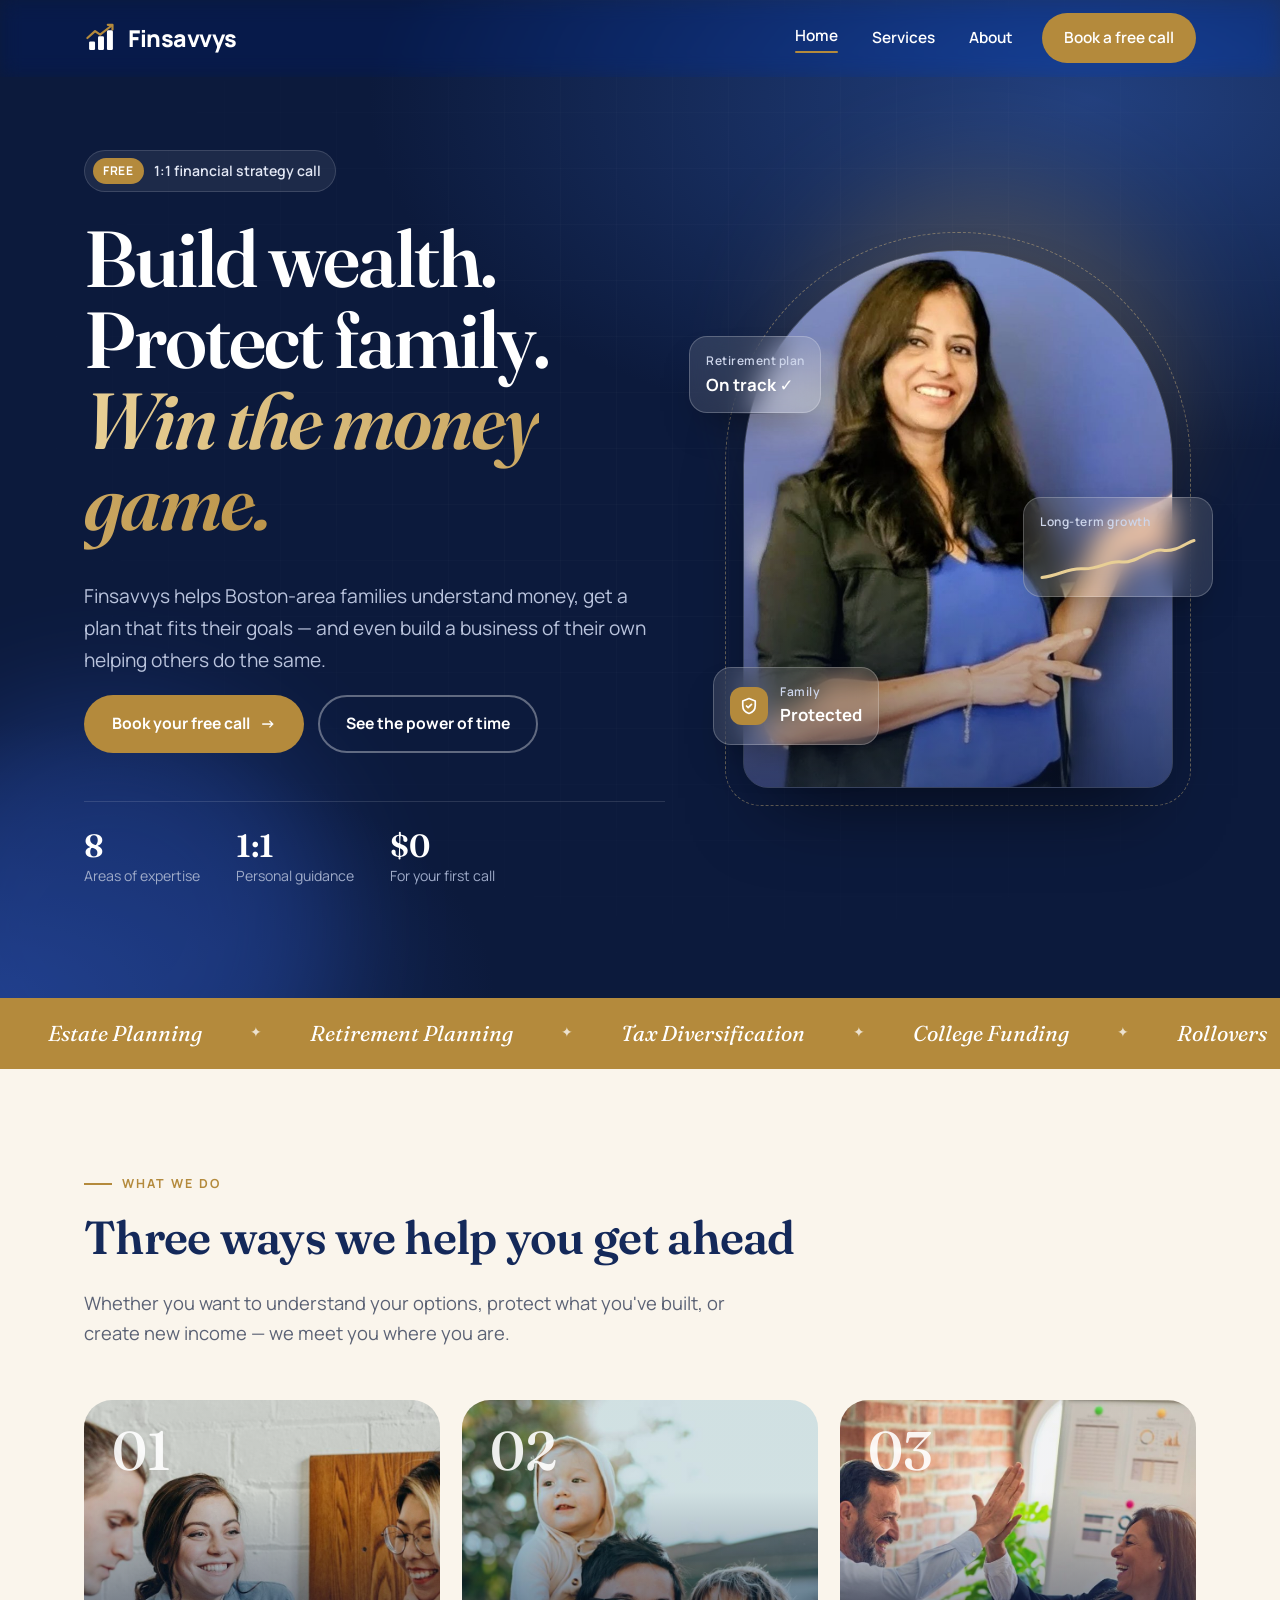
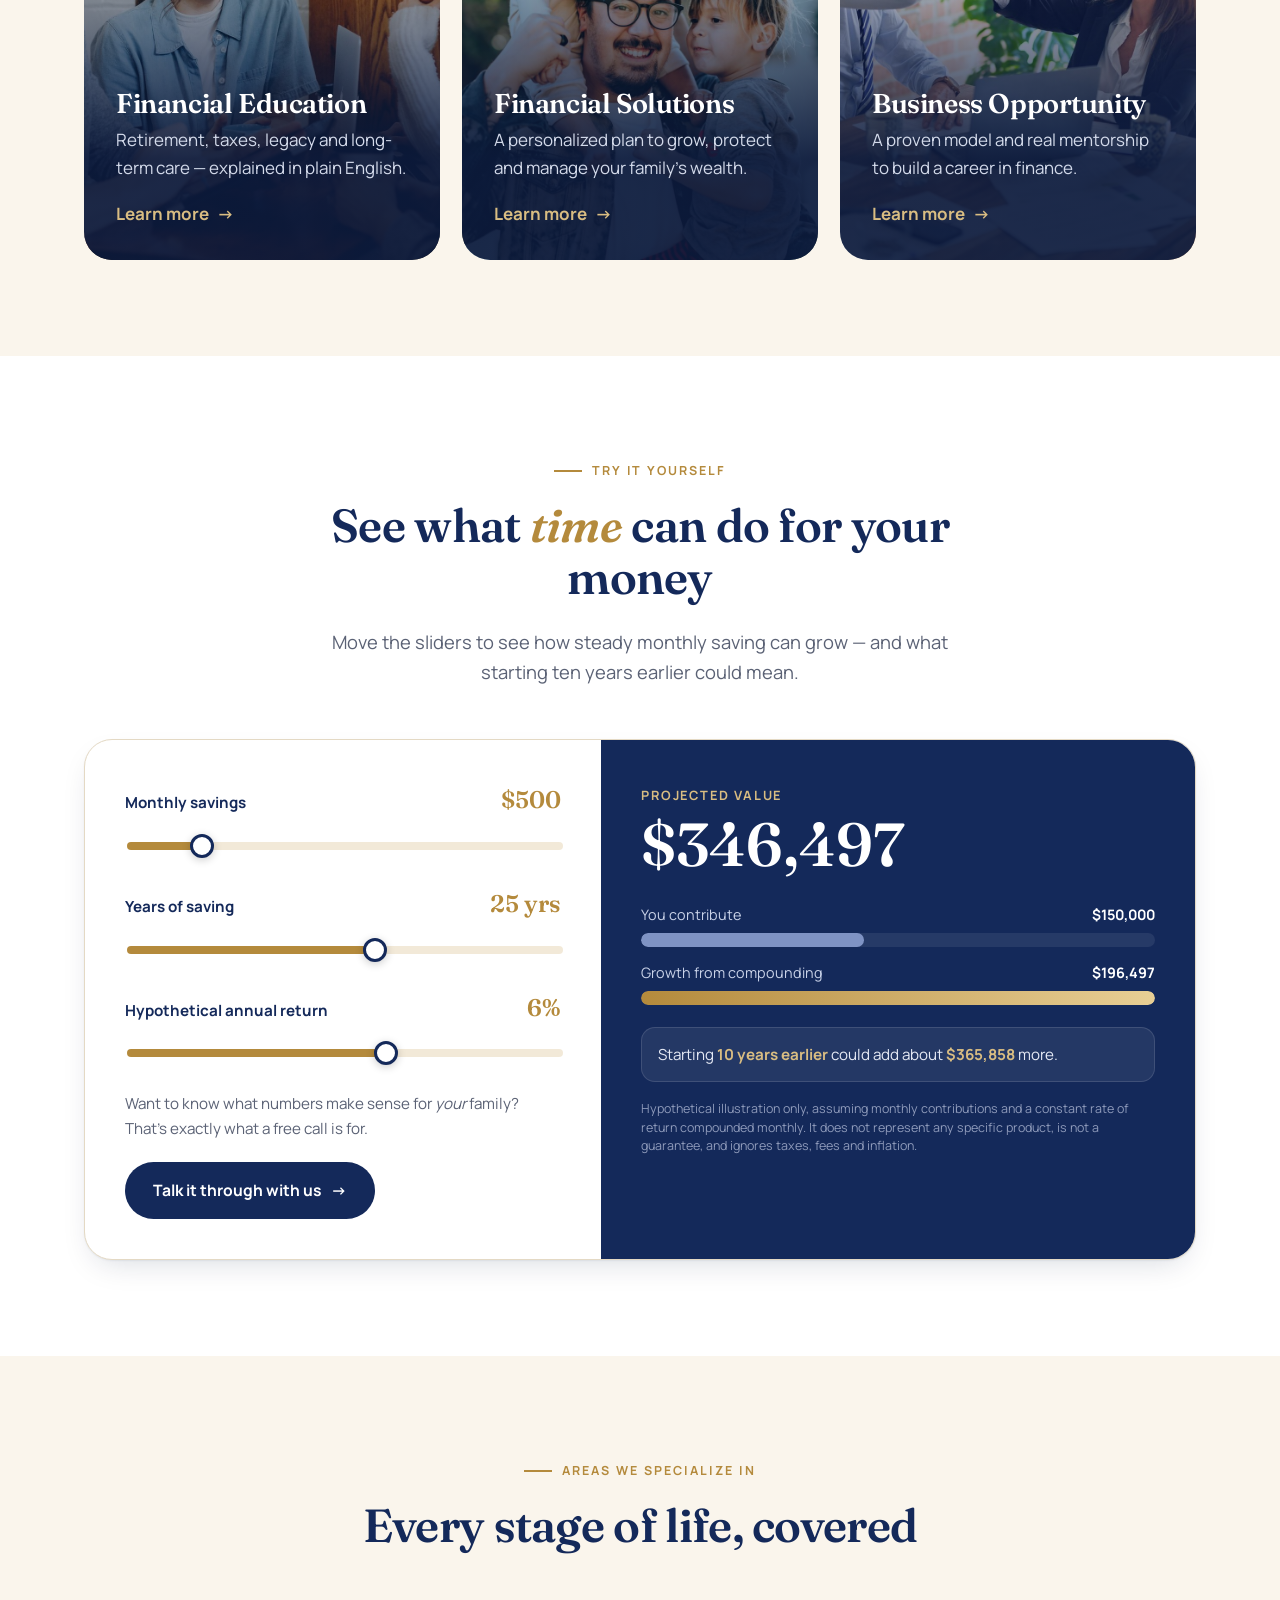
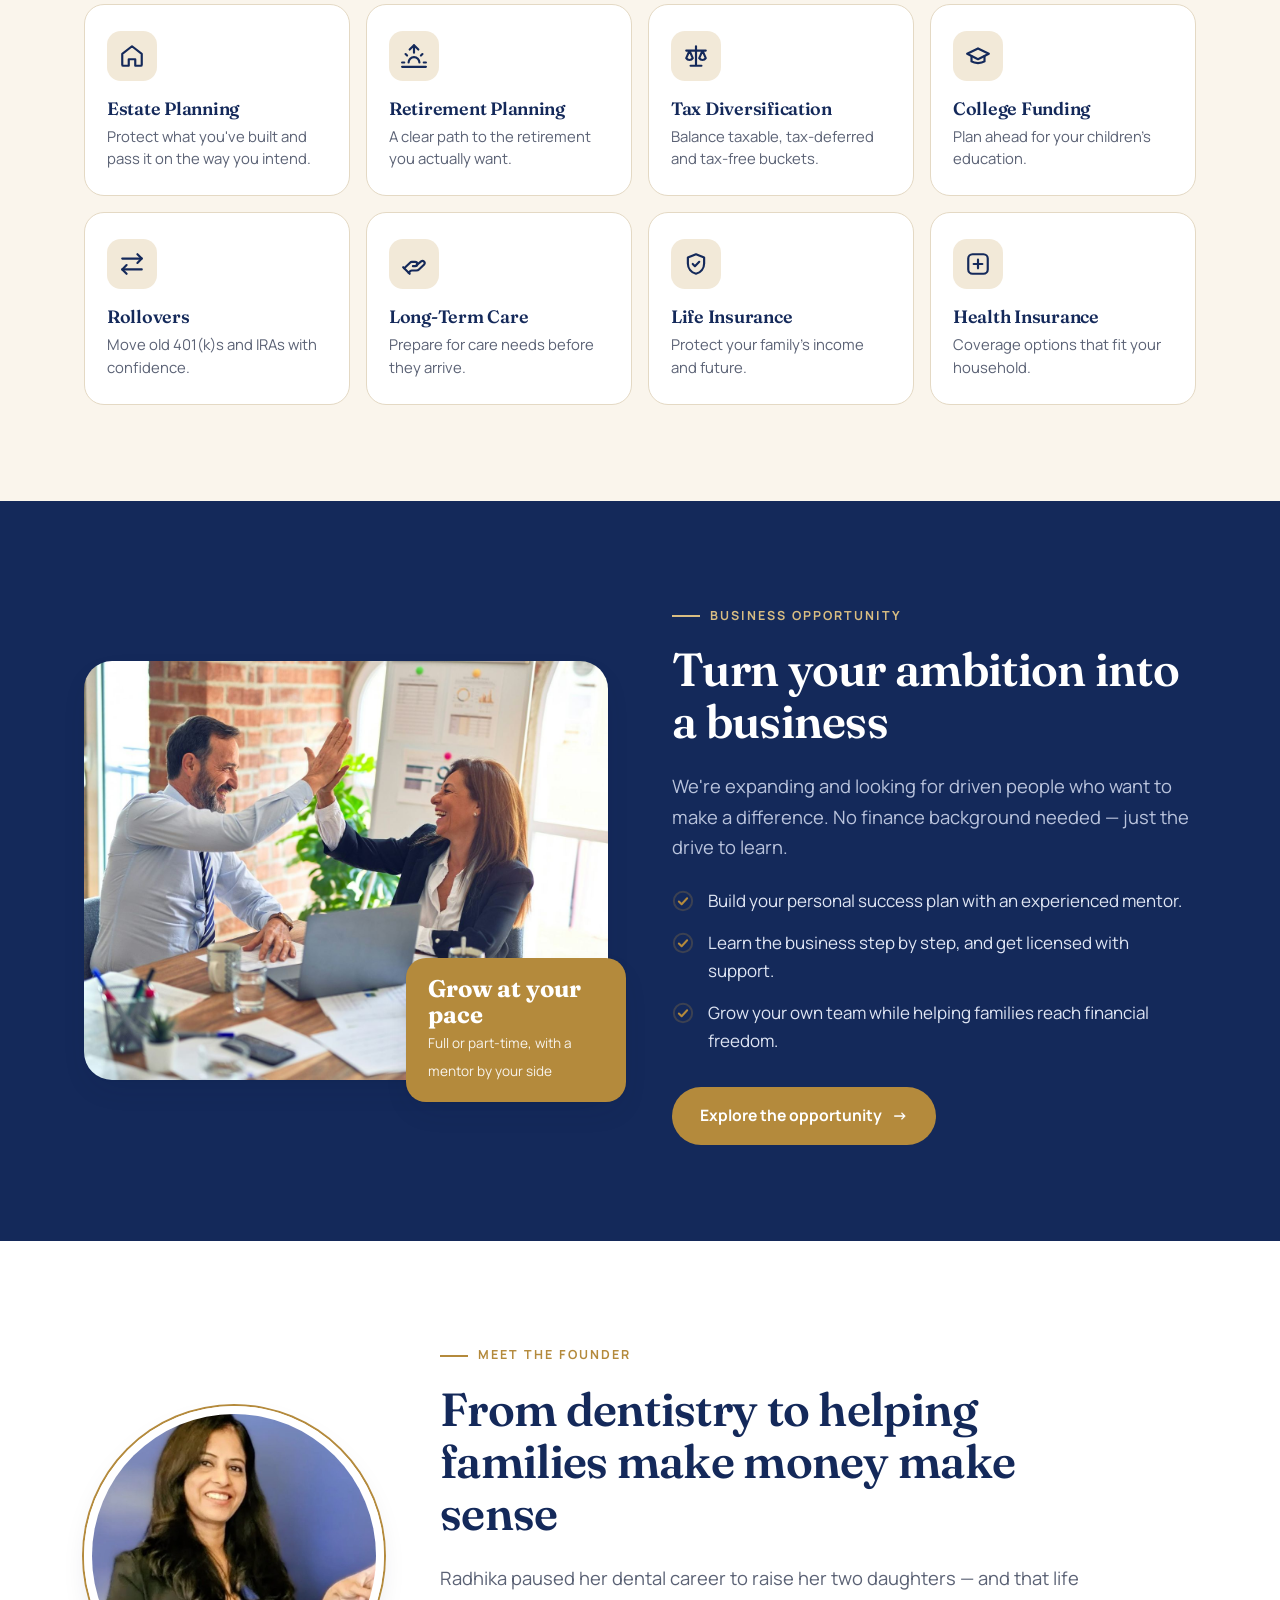
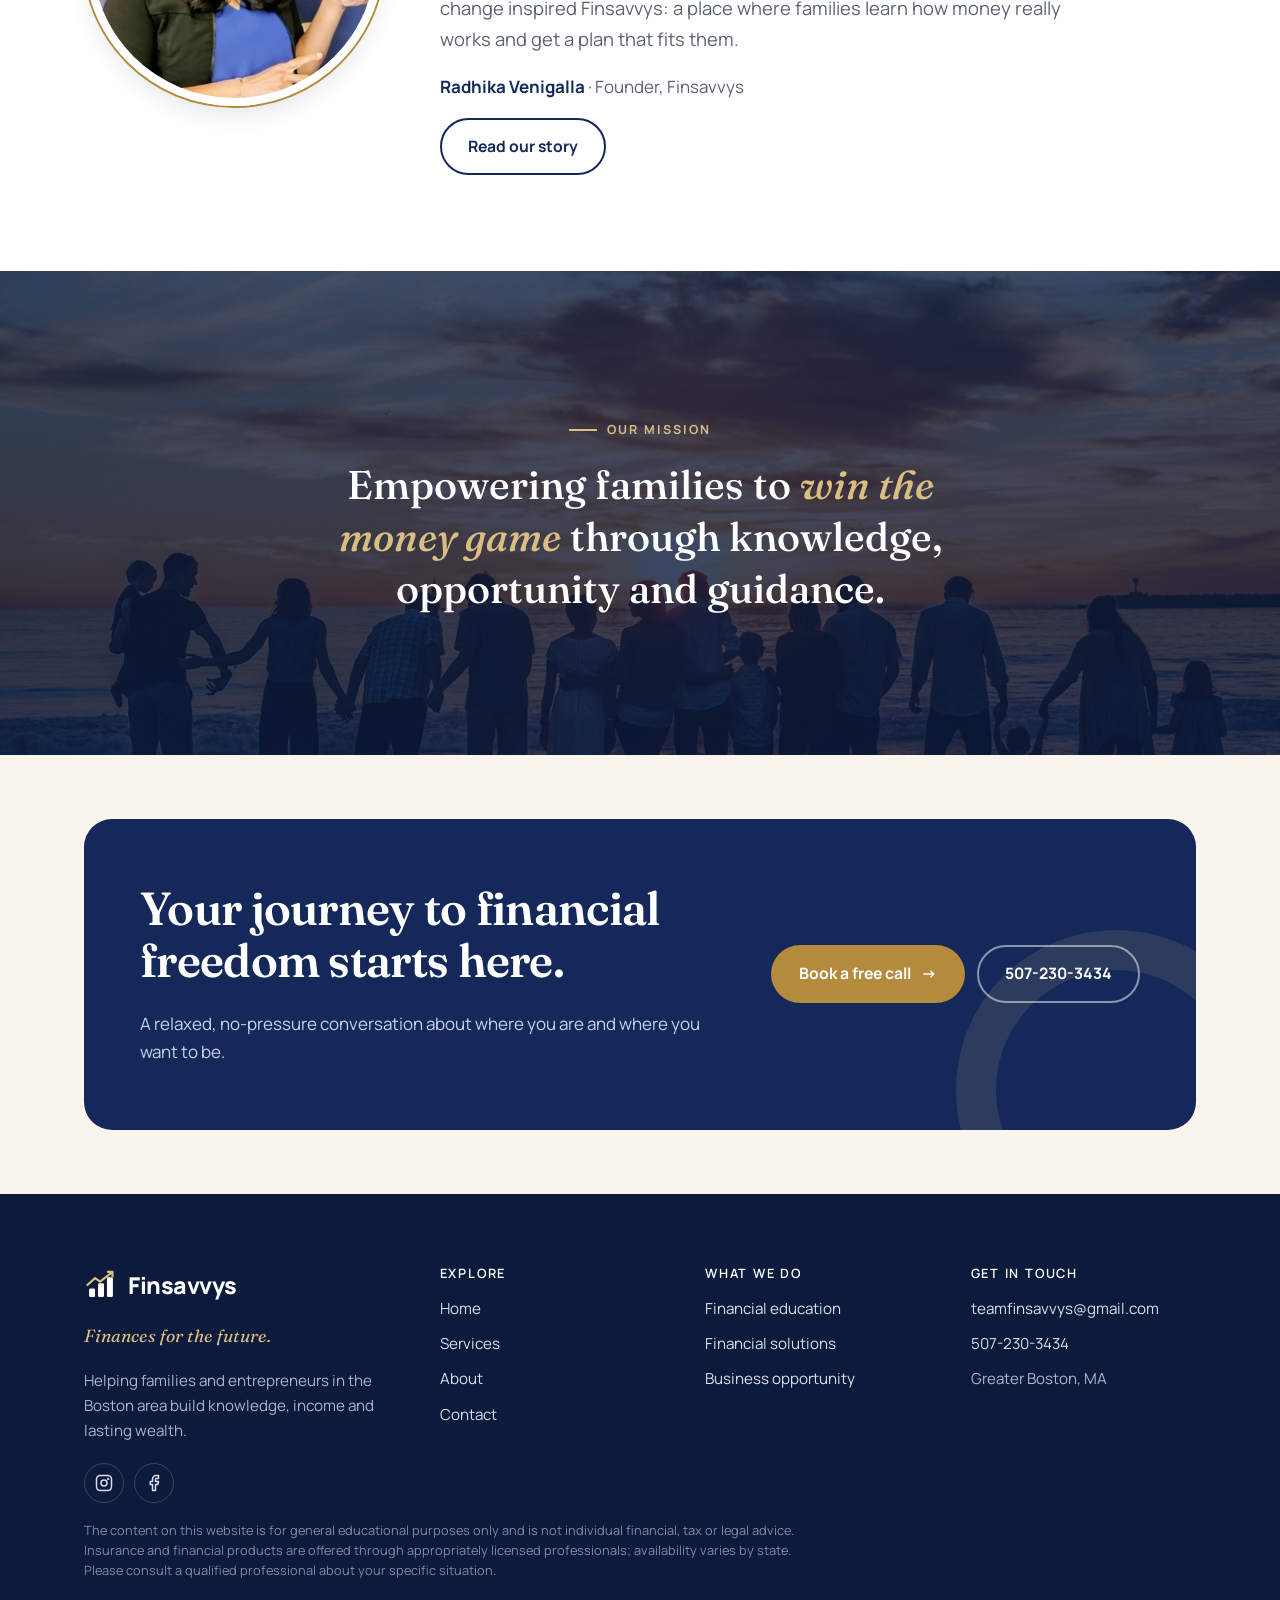
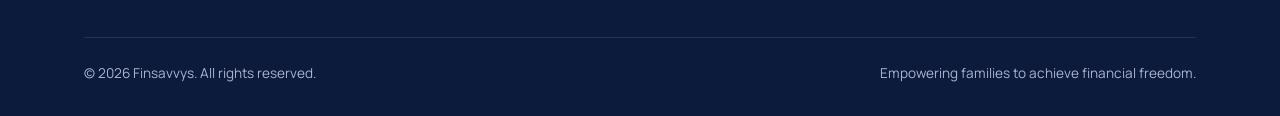
==== commit ab22ab86: "v4" ====
--- a/index.html
+++ b/index.html
@@ -18,7 +18,7 @@
 <link rel="preconnect" href="https://fonts.googleapis.com">
 <link rel="preconnect" href="https://fonts.gstatic.com" crossorigin>
 <link href="https://fonts.googleapis.com/css2?family=Fraunces:ital,opsz,wght@0,9..144,400..700;1,9..144,400..600&family=Manrope:wght@400;500;600;700;800&display=swap" rel="stylesheet">
-<link rel="stylesheet" href="assets/css/styles.css">
+<link rel="stylesheet" href="assets/css/styles.css?v=2">
 </head>
 <body>
 <a class="skip-link" href="#main">Skip to content</a>
@@ -216,6 +216,6 @@
     </div>
   </div>
 </footer>
-<script src="assets/js/main.js"></script>
+<script src="assets/js/main.js?v=2"></script>
 </body>
 </html>
